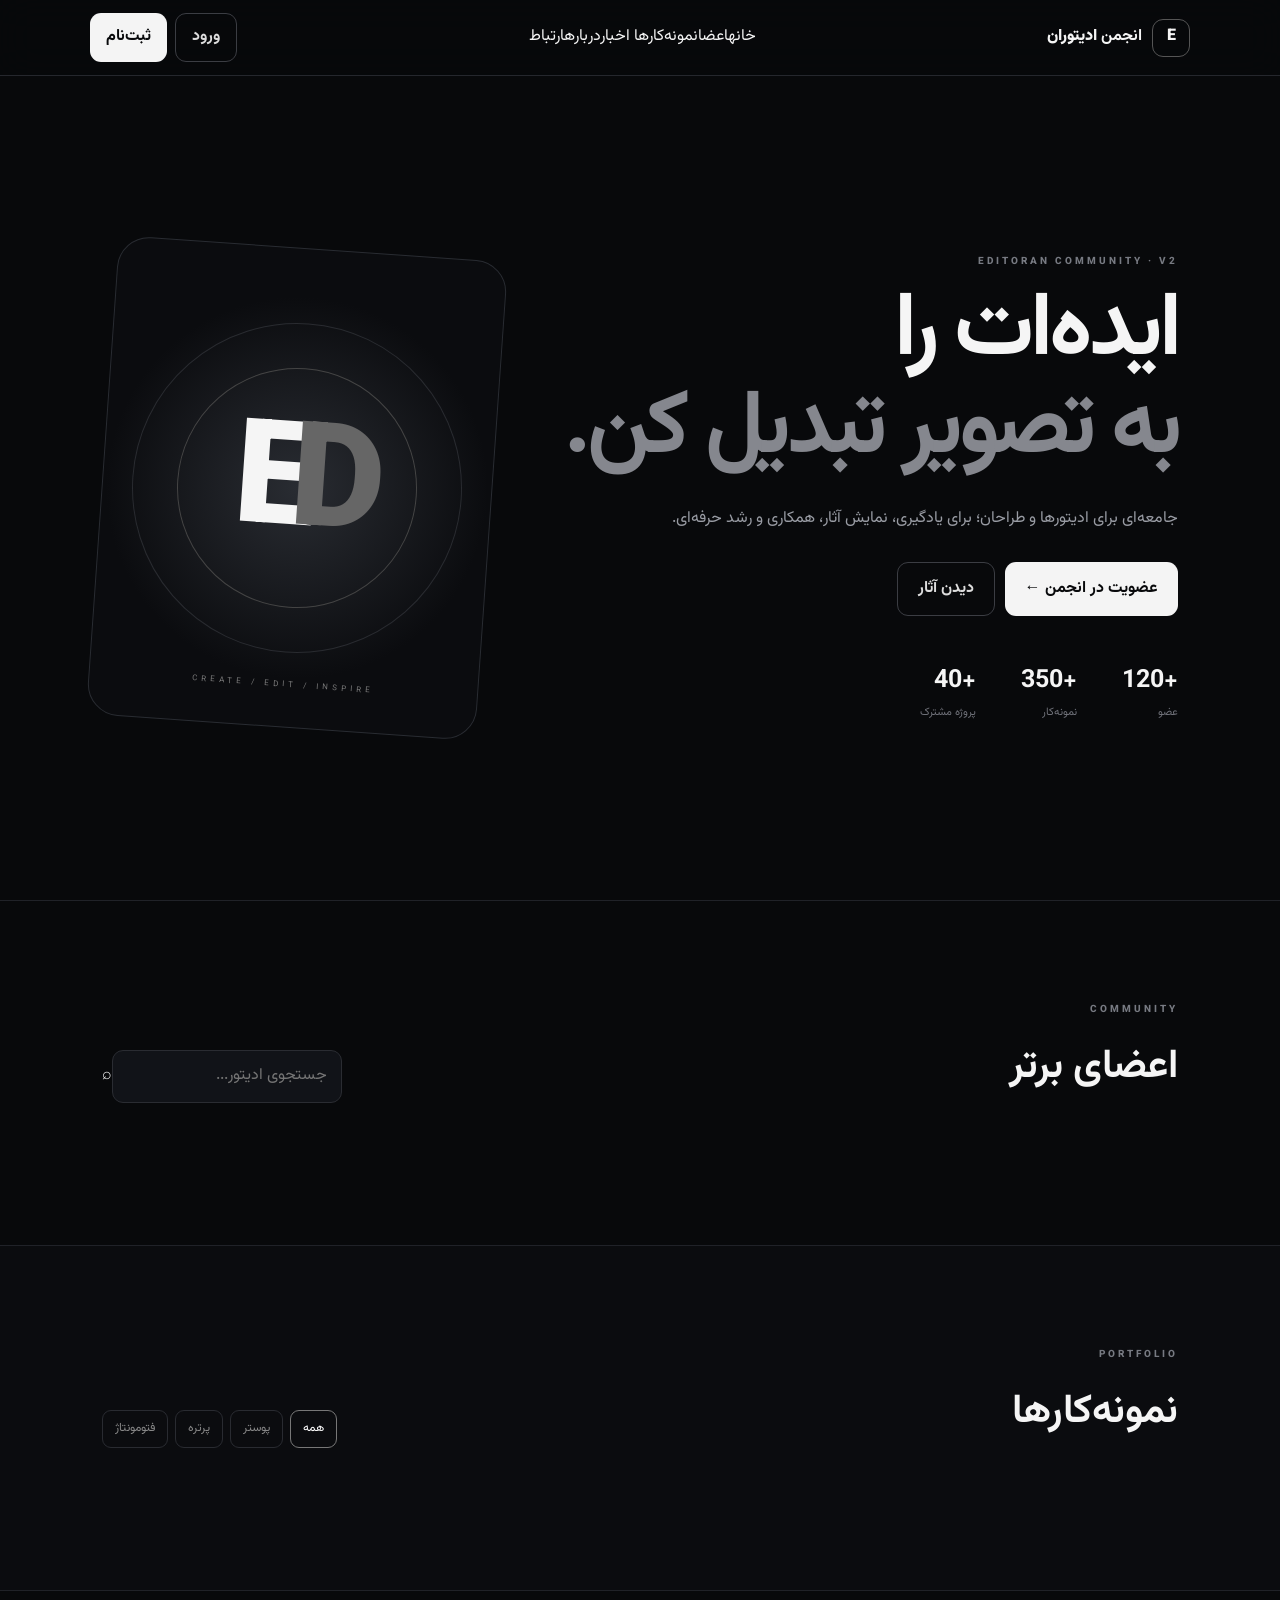
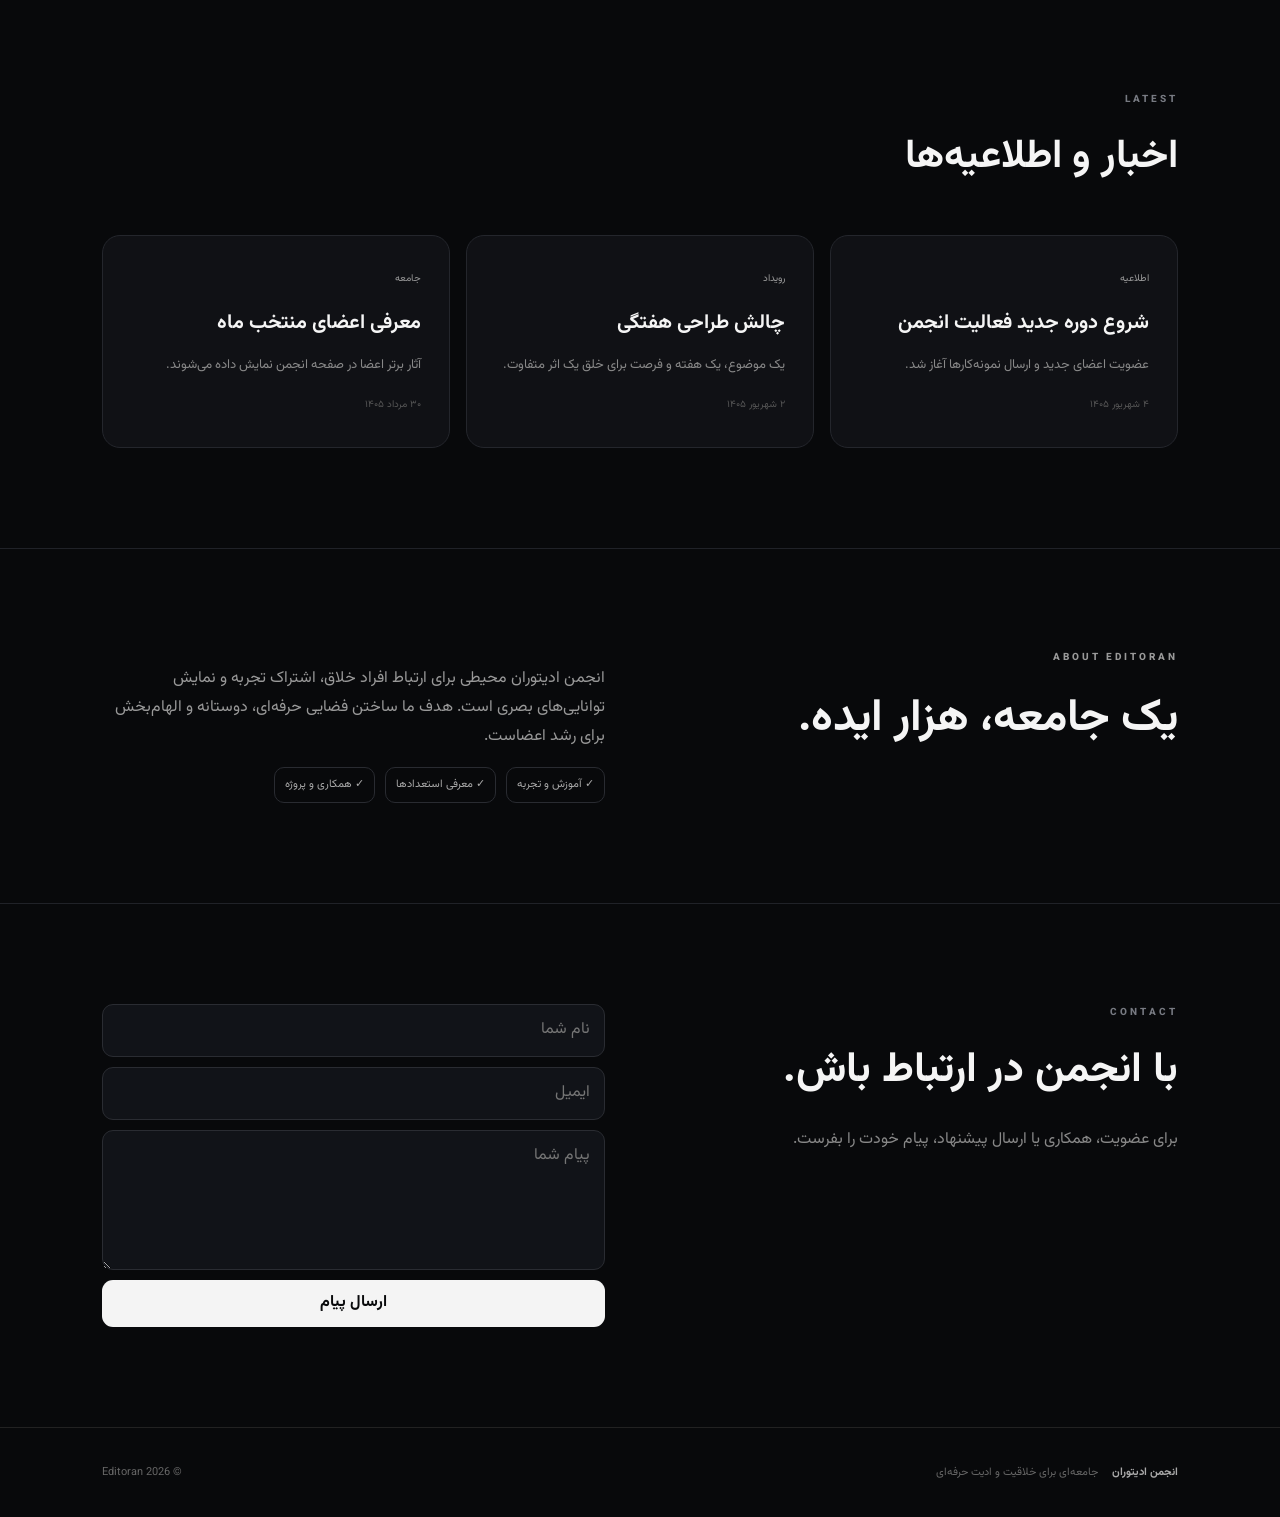
==== index.html @ b34afbdf "Add files via upload" ====
<!doctype html>
<html lang="fa" dir="rtl">
<head>
<meta charset="utf-8">
<meta name="viewport" content="width=device-width,initial-scale=1">
<title>انجمن ادیتوران | نسخه دوم</title>
<meta name="description" content="نسخه دوم سایت انجمن ادیتوران">
<link rel="preconnect" href="https://fonts.googleapis.com">
<link rel="preconnect" href="https://fonts.gstatic.com" crossorigin>
<link href="https://fonts.googleapis.com/css2?family=Vazirmatn:wght@400;500;600;700;800;900&display=swap" rel="stylesheet">
<link rel="stylesheet" href="style.css">
</head>
<body>
<div id="toast" class="toast"></div>

<header>
  <a class="brand" href="#home"><span class="mark">E</span><span>انجمن <b>ادیتوران</b></span></a>
  <button id="menu" class="icon-btn">☰</button>
  <nav id="nav">
    <a href="#home">خانه</a><a href="#members">اعضا</a><a href="#works">نمونه‌کارها</a>
    <a href="#news">اخبار</a><a href="#about">درباره</a><a href="#contact">ارتباط</a>
  </nav>
  <div class="head-actions"><button class="ghost" onclick="openModal('login')">ورود</button><button class="primary" onclick="openModal('register')">ثبت‌نام</button></div>
</header>

<main>
<section id="home" class="hero">
  <div class="hero-copy">
    <p class="eyebrow">EDITORAN COMMUNITY · V2</p>
    <h1>ایده‌ات را<br><span>به تصویر تبدیل کن.</span></h1>
    <p class="lead">جامعه‌ای برای ادیتورها و طراحان؛ برای یادگیری، نمایش آثار، همکاری و رشد حرفه‌ای.</p>
    <div class="actions"><button class="primary big" onclick="openModal('register')">عضویت در انجمن ←</button><a class="ghost big" href="#works">دیدن آثار</a></div>
    <div class="stats"><div><b>+120</b><small>عضو</small></div><div><b>+350</b><small>نمونه‌کار</small></div><div><b>+40</b><small>پروژه مشترک</small></div></div>
  </div>
  <div class="hero-art"><div class="ring r1"></div><div class="ring r2"></div><div class="ed">E<span>D</span></div><small>CREATE / EDIT / INSPIRE</small></div>
</section>

<section id="members" class="section">
  <div class="section-head"><div><p class="eyebrow">COMMUNITY</p><h2>اعضای برتر</h2></div><div class="search"><input id="memberSearch" placeholder="جستجوی ادیتور...">⌕</div></div>
  <div id="membersGrid" class="member-grid"></div>
</section>

<section id="works" class="section dark">
  <div class="section-head"><div><p class="eyebrow">PORTFOLIO</p><h2>نمونه‌کارها</h2></div><div class="filters"><button class="filter active" data-filter="all">همه</button><button class="filter" data-filter="poster">پوستر</button><button class="filter" data-filter="portrait">پرتره</button><button class="filter" data-filter="manipulation">فتومونتاژ</button></div></div>
  <div id="worksGrid" class="works-grid"></div>
</section>

<section id="news" class="section">
  <div class="section-head"><div><p class="eyebrow">LATEST</p><h2>اخبار و اطلاعیه‌ها</h2></div></div>
  <div class="news-grid">
    <article class="news"><span>اطلاعیه</span><h3>شروع دوره جدید فعالیت انجمن</h3><p>عضویت اعضای جدید و ارسال نمونه‌کارها آغاز شد.</p><time>۴ شهریور ۱۴۰۵</time></article>
    <article class="news"><span>رویداد</span><h3>چالش طراحی هفتگی</h3><p>یک موضوع، یک هفته و فرصت برای خلق یک اثر متفاوت.</p><time>۲ شهریور ۱۴۰۵</time></article>
    <article class="news"><span>جامعه</span><h3>معرفی اعضای منتخب ماه</h3><p>آثار برتر اعضا در صفحه انجمن نمایش داده می‌شوند.</p><time>۳۰ مرداد ۱۴۰۵</time></article>
  </div>
</section>

<section id="about" class="section about">
  <div><p class="eyebrow">ABOUT EDITORAN</p><h2>یک جامعه، هزار ایده.</h2></div>
  <div><p>انجمن ادیتوران محیطی برای ارتباط افراد خلاق، اشتراک تجربه و نمایش توانایی‌های بصری است. هدف ما ساختن فضایی حرفه‌ای، دوستانه و الهام‌بخش برای رشد اعضاست.</p>
  <div class="mini-features"><span>✓ آموزش و تجربه</span><span>✓ معرفی استعدادها</span><span>✓ همکاری و پروژه</span></div></div>
</section>

<section id="contact" class="section contact">
  <div><p class="eyebrow">CONTACT</p><h2>با انجمن در ارتباط باش.</h2><p>برای عضویت، همکاری یا ارسال پیشنهاد، پیام خودت را بفرست.</p></div>
  <form id="contactForm"><input required placeholder="نام شما"><input required type="email" placeholder="ایمیل"><textarea required placeholder="پیام شما"></textarea><button class="primary" type="submit">ارسال پیام</button></form>
</section>
</main>

<footer><div><b>انجمن ادیتوران</b><span>جامعه‌ای برای خلاقیت و ادیت حرفه‌ای</span></div><span>© 2026 Editoran</span></footer>

<div id="modal" class="modal" aria-hidden="true"><div class="modal-box"><button class="close" onclick="closeModal()">×</button><div id="modalContent"></div></div></div>

<script src="script.js"></script>
</body>
</html>
---- style.css ----
*{box-sizing:border-box}html{scroll-behavior:smooth}body{margin:0;background:#08090b;color:#f5f5f5;font-family:Vazirmatn,Arial,sans-serif;line-height:1.8}button,input,textarea{font:inherit}button{cursor:pointer}a{text-decoration:none;color:inherit}
header{height:76px;padding:0 7%;display:flex;align-items:center;gap:25px;justify-content:space-between;position:sticky;top:0;z-index:20;background:#08090bdd;backdrop-filter:blur(18px);border-bottom:1px solid #25272d}.brand{display:flex;align-items:center;gap:10px;font-weight:700;white-space:nowrap}.brand b{font-weight:900}.mark{width:38px;height:38px;border:1px solid #555;border-radius:11px;display:grid;place-items:center;font-weight:900}.nav{display:flex;gap:25px;color:#aeb0b7;font-size:13px}.nav a:hover{color:#fff}.head-actions{display:flex;gap:8px}.primary,.ghost{border:0;border-radius:11px;padding:9px 16px;font-weight:700}.primary{background:#f4f4f4;color:#08090b}.ghost{background:transparent;border:1px solid #3b3d43;color:#ddd}.big{padding:12px 20px}.icon-btn{display:none;background:none;color:white;border:0;font-size:24px}
.hero{min-height:calc(100vh - 76px);padding:80px 8%;display:flex;align-items:center;justify-content:space-between;gap:70px;overflow:hidden;position:relative}.hero-copy{max-width:700px}.eyebrow{font-size:10px;letter-spacing:3px;color:#777a82;font-weight:800;margin:0 0 12px}.hero h1{font-size:clamp(52px,7vw,92px);line-height:1.1;letter-spacing:-4px;margin:0 0 25px}.hero h1 span{color:#85878e}.lead{color:#999ca4;max-width:620px}.actions{display:flex;gap:10px;margin:28px 0 42px}.stats{display:flex;gap:45px}.stats div{display:flex;flex-direction:column}.stats b{font-size:25px}.stats small{font-size:11px;color:#70727a}.hero-art{width:390px;height:480px;flex:none;border:1px solid #292c32;border-radius:32px;background:radial-gradient(circle,#292c32,#0b0c0f 62%);display:grid;place-items:center;position:relative;transform:rotate(4deg)}.ed{font-size:145px;font-weight:900;letter-spacing:-25px}.ed span{color:#666}.hero-art small{position:absolute;bottom:35px;color:#777;letter-spacing:4px;font-size:8px}.ring{position:absolute;border:1px solid #444;border-radius:50%}.r1{width:240px;height:240px}.r2{width:330px;height:330px;border-color:#292b30}
.section{padding:100px 8%;border-top:1px solid #202228}.dark{background:#0b0c0f}.section-head{display:flex;align-items:end;justify-content:space-between;gap:20px;margin-bottom:42px}.section h2{font-size:40px;margin:0}.search input,.contact input,.contact textarea{background:#111318;border:1px solid #2a2c32;color:white;border-radius:11px;padding:11px 14px;outline:none}.search input{width:230px}.member-grid{display:grid;grid-template-columns:repeat(4,1fr);gap:16px}.member{padding:28px;border:1px solid #25272d;border-radius:18px;background:#101115;text-align:center;transition:.25s}.member:hover{transform:translateY(-5px);border-color:#555}.avatar{width:75px;height:75px;margin:auto;border-radius:50%;border:1px solid #4a4c52;display:grid;place-items:center;font-weight:900;font-size:20px}.member h3{margin:13px 0 2px}.member p{color:#777;font-size:12px;margin:0}.badge{display:inline-block;margin-top:10px;padding:2px 8px;border:1px solid #333;border-radius:20px;font-size:10px;color:#aaa}
.filters{display:flex;gap:7px;flex-wrap:wrap}.filter{background:transparent;color:#888;border:1px solid #292b31;border-radius:9px;padding:7px 12px;font-size:12px}.filter.active,.filter:hover{color:#fff;border-color:#777}.works-grid{display:grid;grid-template-columns:repeat(4,1fr);gap:15px}.work{height:320px;border-radius:18px;border:1px solid #292b31;padding:18px;display:flex;align-items:end;position:relative;overflow:hidden;background:linear-gradient(145deg,#292b31,#0e0f12)}.work:before{content:"";position:absolute;width:210px;height:210px;border:1px solid #555;border-radius:50%;top:35px;right:35px}.work:after{content:"";position:absolute;width:120px;height:120px;background:#6663;border-radius:35%;top:95px;left:35px;filter:blur(20px)}.work span{font-size:9px;letter-spacing:2px;color:#bbb;z-index:2}.work.portrait{background:linear-gradient(145deg,#15171b,#34363d)}.work.poster{background:linear-gradient(145deg,#303238,#101115)}.work.manipulation{background:linear-gradient(145deg,#191b20,#292b31)}
.news-grid{display:grid;grid-template-columns:repeat(3,1fr);gap:16px}.news{border:1px solid #24262c;border-radius:18px;padding:28px;background:#101115}.news span{font-size:10px;color:#999}.news h3{font-size:20px;margin:12px 0}.news p{color:#888;font-size:13px}.news time{color:#555;font-size:10px}
.about{display:grid;grid-template-columns:1fr 1fr;gap:70px}.about h2{font-size:45px;margin:0}.about p{color:#999}.mini-features{display:flex;gap:10px;flex-wrap:wrap}.mini-features span{border:1px solid #292b31;border-radius:10px;padding:7px 10px;color:#aaa;font-size:11px}
.contact{display:grid;grid-template-columns:1fr 1fr;gap:70px}.contact h2{font-size:42px;margin:0}.contact p:not(.eyebrow){color:#888}.contact form{display:grid;gap:10px}.contact textarea{min-height:140px;resize:vertical}.contact input:focus,.contact textarea:focus,.search input:focus{border-color:#777}
footer{padding:35px 8%;border-top:1px solid #222;display:flex;justify-content:space-between;color:#666;font-size:11px}footer div{display:flex;gap:14px}footer b{color:#aaa}
.modal{position:fixed;inset:0;background:#000b;display:none;place-items:center;z-index:50;padding:20px}.modal.show{display:grid}.modal-box{width:min(430px,100%);background:#111318;border:1px solid #303239;border-radius:20px;padding:28px;position:relative}.close{position:absolute;left:18px;top:12px;background:none;border:0;color:#aaa;font-size:27px}.modal-box h2{margin-top:0}.modal-box form{display:grid;gap:10px}.modal-box input{width:100%;background:#0a0b0e;border:1px solid #2d3037;color:#fff;border-radius:10px;padding:11px;outline:0}.modal-box p{color:#888;font-size:12px}.toast{position:fixed;bottom:22px;right:22px;background:#f4f4f4;color:#08090b;padding:10px 16px;border-radius:10px;z-index:100;transform:translateY(100px);opacity:0;transition:.3s}.toast.show{transform:none;opacity:1}
@media(max-width:900px){.nav,.head-actions{display:none}.icon-btn{display:block}.nav.open{display:flex;position:absolute;top:76px;right:0;left:0;padding:20px 7%;background:#090a0d;flex-direction:column;border-bottom:1px solid #25272d}.hero{padding:65px 6%}.hero-art{display:none}.member-grid{grid-template-columns:repeat(2,1fr)}.works-grid{grid-template-columns:repeat(2,1fr)}.about,.contact{grid-template-columns:1fr;gap:30px}}
@media(max-width:560px){.section{padding:75px 6%}.hero h1{font-size:52px;letter-spacing:-2px}.actions{flex-direction:column}.stats{gap:22px}.section-head{display:block}.search{margin-top:18px}.search input{width:100%}.member-grid,.works-grid,.news-grid{grid-template-columns:1fr}.work{height:240px}.contact h2,.about h2,.section h2{font-size:32px}footer{display:block}footer div{margin-bottom:10px}}
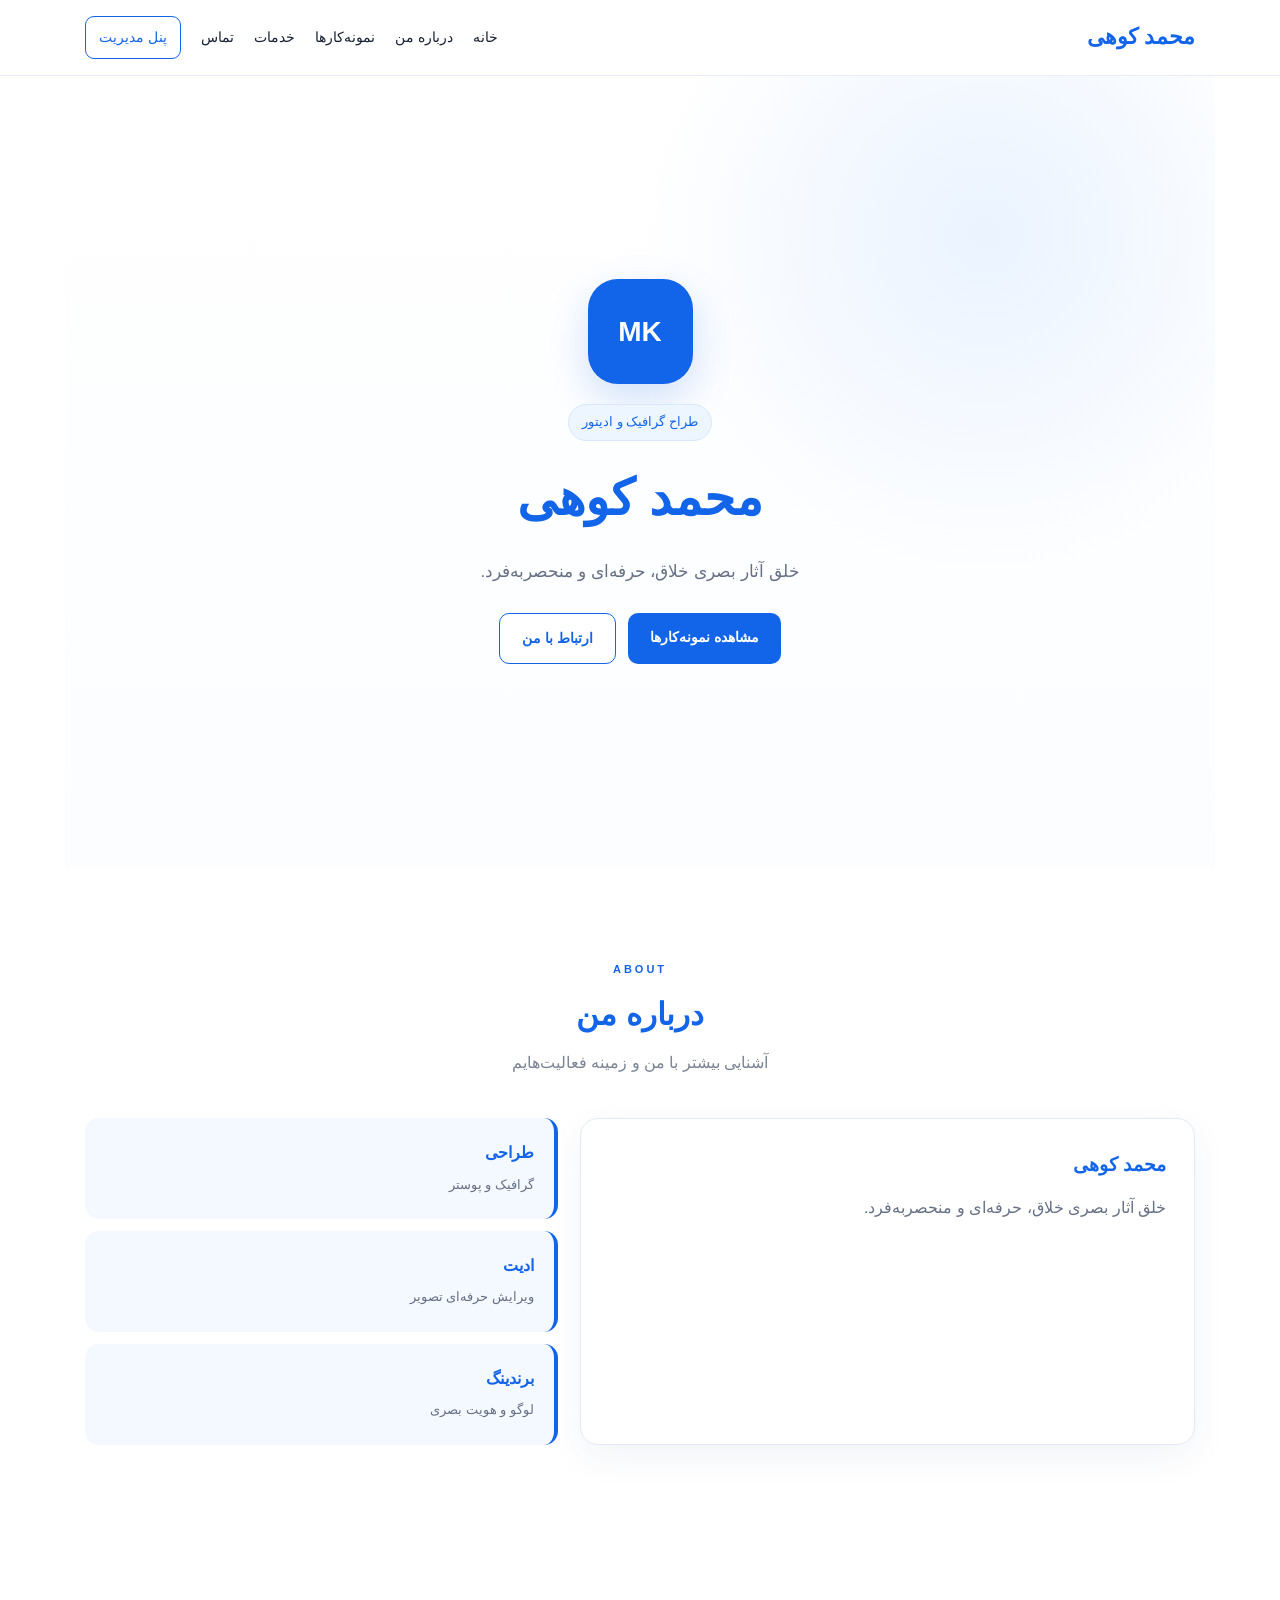
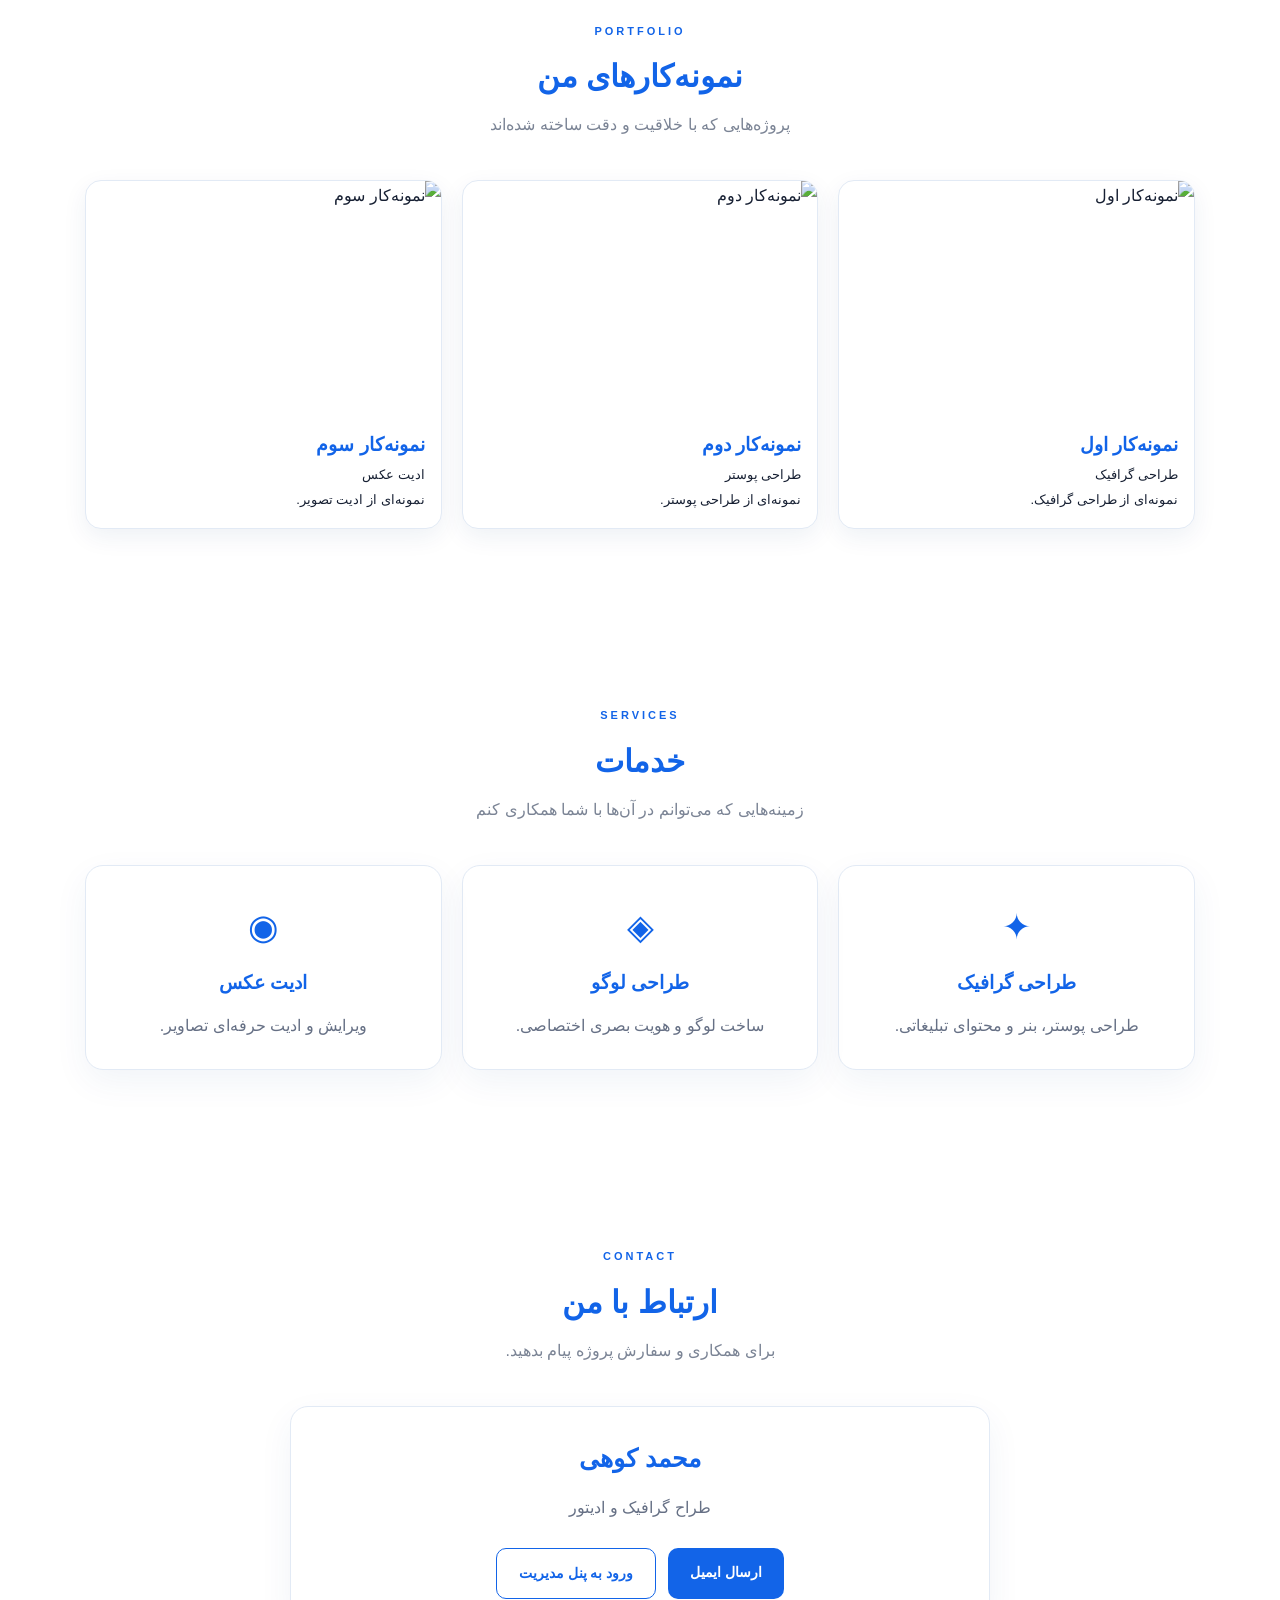
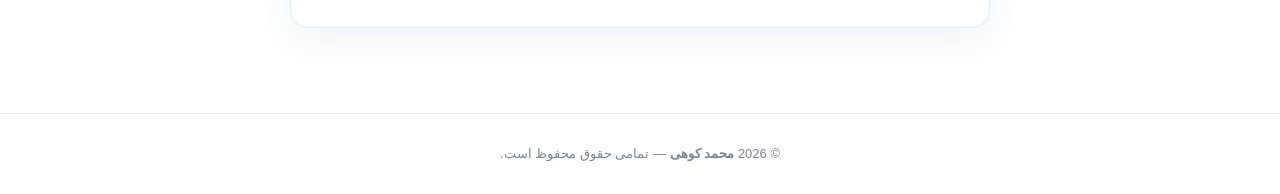
==== commit 35d4ed0d: "Add files via upload" ====
--- a/index.html
+++ b/index.html
@@ -1,75 +1,69 @@
-<!doctype html>
+<!DOCTYPE html>
 <html lang="fa" dir="rtl">
 <head>
-<meta charset="utf-8">
-<meta name="viewport" content="width=device-width,initial-scale=1">
-<title>انجمن ادیتوران | نسخه دوم</title>
-<meta name="description" content="نسخه دوم سایت انجمن ادیتوران">
-<link rel="preconnect" href="https://fonts.googleapis.com">
-<link rel="preconnect" href="https://fonts.gstatic.com" crossorigin>
-<link href="https://fonts.googleapis.com/css2?family=Vazirmatn:wght@400;500;600;700;800;900&display=swap" rel="stylesheet">
+<meta charset="UTF-8">
+<meta name="viewport" content="width=device-width, initial-scale=1.0">
+<title id="siteTitle">محمد کوهی | نمونه‌کارها</title>
 <link rel="stylesheet" href="style.css">
 </head>
 <body>
-<div id="toast" class="toast"></div>
-
 <header>
-  <a class="brand" href="#home"><span class="mark">E</span><span>انجمن <b>ادیتوران</b></span></a>
-  <button id="menu" class="icon-btn">☰</button>
-  <nav id="nav">
-    <a href="#home">خانه</a><a href="#members">اعضا</a><a href="#works">نمونه‌کارها</a>
-    <a href="#news">اخبار</a><a href="#about">درباره</a><a href="#contact">ارتباط</a>
+  <nav class="nav">
+    <a class="brand" href="index.html" id="brandName">محمد کوهی</a>
+    <div class="nav-links">
+      <a href="#home">خانه</a><a href="#about">درباره من</a>
+      <a href="#portfolio">نمونه‌کارها</a><a href="#services">خدمات</a><a href="#contact">تماس</a>
+      <a class="admin-link" href="admin.html">پنل مدیریت</a>
+    </div>
   </nav>
-  <div class="head-actions"><button class="ghost" onclick="openModal('login')">ورود</button><button class="primary" onclick="openModal('register')">ثبت‌نام</button></div>
 </header>
 
 <main>
-<section id="home" class="hero">
-  <div class="hero-copy">
-    <p class="eyebrow">EDITORAN COMMUNITY · V2</p>
-    <h1>ایده‌ات را<br><span>به تصویر تبدیل کن.</span></h1>
-    <p class="lead">جامعه‌ای برای ادیتورها و طراحان؛ برای یادگیری، نمایش آثار، همکاری و رشد حرفه‌ای.</p>
-    <div class="actions"><button class="primary big" onclick="openModal('register')">عضویت در انجمن ←</button><a class="ghost big" href="#works">دیدن آثار</a></div>
-    <div class="stats"><div><b>+120</b><small>عضو</small></div><div><b>+350</b><small>نمونه‌کار</small></div><div><b>+40</b><small>پروژه مشترک</small></div></div>
-  </div>
-  <div class="hero-art"><div class="ring r1"></div><div class="ring r2"></div><div class="ed">E<span>D</span></div><small>CREATE / EDIT / INSPIRE</small></div>
-</section>
-
-<section id="members" class="section">
-  <div class="section-head"><div><p class="eyebrow">COMMUNITY</p><h2>اعضای برتر</h2></div><div class="search"><input id="memberSearch" placeholder="جستجوی ادیتور...">⌕</div></div>
-  <div id="membersGrid" class="member-grid"></div>
-</section>
-
-<section id="works" class="section dark">
-  <div class="section-head"><div><p class="eyebrow">PORTFOLIO</p><h2>نمونه‌کارها</h2></div><div class="filters"><button class="filter active" data-filter="all">همه</button><button class="filter" data-filter="poster">پوستر</button><button class="filter" data-filter="portrait">پرتره</button><button class="filter" data-filter="manipulation">فتومونتاژ</button></div></div>
-  <div id="worksGrid" class="works-grid"></div>
-</section>
-
-<section id="news" class="section">
-  <div class="section-head"><div><p class="eyebrow">LATEST</p><h2>اخبار و اطلاعیه‌ها</h2></div></div>
-  <div class="news-grid">
-    <article class="news"><span>اطلاعیه</span><h3>شروع دوره جدید فعالیت انجمن</h3><p>عضویت اعضای جدید و ارسال نمونه‌کارها آغاز شد.</p><time>۴ شهریور ۱۴۰۵</time></article>
-    <article class="news"><span>رویداد</span><h3>چالش طراحی هفتگی</h3><p>یک موضوع، یک هفته و فرصت برای خلق یک اثر متفاوت.</p><time>۲ شهریور ۱۴۰۵</time></article>
-    <article class="news"><span>جامعه</span><h3>معرفی اعضای منتخب ماه</h3><p>آثار برتر اعضا در صفحه انجمن نمایش داده می‌شوند.</p><time>۳۰ مرداد ۱۴۰۵</time></article>
+<section class="hero" id="home">
+  <div class="hero-content">
+    <div class="avatar">MK</div>
+    <span class="badge">طراح گرافیک و ادیتور</span>
+    <h1 id="heroName">محمد کوهی</h1>
+    <p id="heroBio">خلق آثار بصری خلاق، حرفه‌ای و منحصر‌به‌فرد.</p>
+    <div class="buttons"><a class="btn primary" href="#portfolio">مشاهده نمونه‌کارها</a><a class="btn secondary" href="#contact">ارتباط با من</a></div>
   </div>
 </section>
 
-<section id="about" class="section about">
-  <div><p class="eyebrow">ABOUT EDITORAN</p><h2>یک جامعه، هزار ایده.</h2></div>
-  <div><p>انجمن ادیتوران محیطی برای ارتباط افراد خلاق، اشتراک تجربه و نمایش توانایی‌های بصری است. هدف ما ساختن فضایی حرفه‌ای، دوستانه و الهام‌بخش برای رشد اعضاست.</p>
-  <div class="mini-features"><span>✓ آموزش و تجربه</span><span>✓ معرفی استعدادها</span><span>✓ همکاری و پروژه</span></div></div>
+<section id="about">
+  <div class="section-title"><span>ABOUT</span><h2>درباره من</h2><p>آشنایی بیشتر با من و زمینه فعالیت‌هایم</p></div>
+  <div class="about-grid">
+    <div class="card"><h3 id="aboutTitle">محمد کوهی</h3><p id="aboutText">من طراح گرافیک و ادیتور هستم و در زمینه طراحی پوستر، لوگو، ادیت تصاویر و محتوای شبکه‌های اجتماعی فعالیت می‌کنم.</p></div>
+    <div class="stats"><div class="stat"><b>طراحی</b><span>گرافیک و پوستر</span></div><div class="stat"><b>ادیت</b><span>ویرایش حرفه‌ای تصویر</span></div><div class="stat"><b>برندینگ</b><span>لوگو و هویت بصری</span></div></div>
+  </div>
 </section>
 
-<section id="contact" class="section contact">
-  <div><p class="eyebrow">CONTACT</p><h2>با انجمن در ارتباط باش.</h2><p>برای عضویت، همکاری یا ارسال پیشنهاد، پیام خودت را بفرست.</p></div>
-  <form id="contactForm"><input required placeholder="نام شما"><input required type="email" placeholder="ایمیل"><textarea required placeholder="پیام شما"></textarea><button class="primary" type="submit">ارسال پیام</button></form>
+<section id="portfolio">
+  <div class="section-title"><span>PORTFOLIO</span><h2>نمونه‌کارهای من</h2><p>پروژه‌هایی که با خلاقیت و دقت ساخته شده‌اند</p></div>
+  <div class="portfolio" id="portfolioGrid"></div>
+</section>
+
+<section id="services">
+  <div class="section-title"><span>SERVICES</span><h2>خدمات</h2><p>زمینه‌هایی که می‌توانم در آن‌ها با شما همکاری کنم</p></div>
+  <div class="services">
+    <div class="card service"><div class="icon">✦</div><h3>طراحی گرافیک</h3><p>طراحی پوستر، بنر و محتوای تبلیغاتی.</p></div>
+    <div class="card service"><div class="icon">◈</div><h3>طراحی لوگو</h3><p>ساخت لوگو و هویت بصری اختصاصی.</p></div>
+    <div class="card service"><div class="icon">◉</div><h3>ادیت عکس</h3><p>ویرایش و ادیت حرفه‌ای تصاویر.</p></div>
+  </div>
+</section>
+
+<section id="contact">
+  <div class="section-title"><span>CONTACT</span><h2>ارتباط با من</h2><p>برای همکاری و سفارش پروژه پیام بدهید.</p></div>
+  <div class="contact card">
+    <h3 id="contactName">محمد کوهی</h3><p id="contactText">طراح گرافیک و ادیتور</p>
+    <div class="buttons">
+      <a class="btn primary" id="contactButton" href="mailto:example@email.com">ارسال ایمیل</a>
+      <a class="btn secondary" href="admin.html">ورود به پنل مدیریت</a>
+    </div>
+  </div>
 </section>
 </main>
 
-<footer><div><b>انجمن ادیتوران</b><span>جامعه‌ای برای خلاقیت و ادیت حرفه‌ای</span></div><span>© 2026 Editoran</span></footer>
-
-<div id="modal" class="modal" aria-hidden="true"><div class="modal-box"><button class="close" onclick="closeModal()">×</button><div id="modalContent"></div></div></div>
-
-<script src="script.js"></script>
+<footer>© <span id="year"></span> <b id="footerName">محمد کوهی</b> — تمامی حقوق محفوظ است.</footer>
+<script src="app.js"></script>
 </body>
 </html>
--- a/style.css
+++ b/style.css
@@ -1,12 +1 @@
-*{box-sizing:border-box}html{scroll-behavior:smooth}body{margin:0;background:#08090b;color:#f5f5f5;font-family:Vazirmatn,Arial,sans-serif;line-height:1.8}button,input,textarea{font:inherit}button{cursor:pointer}a{text-decoration:none;color:inherit}
-header{height:76px;padding:0 7%;display:flex;align-items:center;gap:25px;justify-content:space-between;position:sticky;top:0;z-index:20;background:#08090bdd;backdrop-filter:blur(18px);border-bottom:1px solid #25272d}.brand{display:flex;align-items:center;gap:10px;font-weight:700;white-space:nowrap}.brand b{font-weight:900}.mark{width:38px;height:38px;border:1px solid #555;border-radius:11px;display:grid;place-items:center;font-weight:900}.nav{display:flex;gap:25px;color:#aeb0b7;font-size:13px}.nav a:hover{color:#fff}.head-actions{display:flex;gap:8px}.primary,.ghost{border:0;border-radius:11px;padding:9px 16px;font-weight:700}.primary{background:#f4f4f4;color:#08090b}.ghost{background:transparent;border:1px solid #3b3d43;color:#ddd}.big{padding:12px 20px}.icon-btn{display:none;background:none;color:white;border:0;font-size:24px}
-.hero{min-height:calc(100vh - 76px);padding:80px 8%;display:flex;align-items:center;justify-content:space-between;gap:70px;overflow:hidden;position:relative}.hero-copy{max-width:700px}.eyebrow{font-size:10px;letter-spacing:3px;color:#777a82;font-weight:800;margin:0 0 12px}.hero h1{font-size:clamp(52px,7vw,92px);line-height:1.1;letter-spacing:-4px;margin:0 0 25px}.hero h1 span{color:#85878e}.lead{color:#999ca4;max-width:620px}.actions{display:flex;gap:10px;margin:28px 0 42px}.stats{display:flex;gap:45px}.stats div{display:flex;flex-direction:column}.stats b{font-size:25px}.stats small{font-size:11px;color:#70727a}.hero-art{width:390px;height:480px;flex:none;border:1px solid #292c32;border-radius:32px;background:radial-gradient(circle,#292c32,#0b0c0f 62%);display:grid;place-items:center;position:relative;transform:rotate(4deg)}.ed{font-size:145px;font-weight:900;letter-spacing:-25px}.ed span{color:#666}.hero-art small{position:absolute;bottom:35px;color:#777;letter-spacing:4px;font-size:8px}.ring{position:absolute;border:1px solid #444;border-radius:50%}.r1{width:240px;height:240px}.r2{width:330px;height:330px;border-color:#292b30}
-.section{padding:100px 8%;border-top:1px solid #202228}.dark{background:#0b0c0f}.section-head{display:flex;align-items:end;justify-content:space-between;gap:20px;margin-bottom:42px}.section h2{font-size:40px;margin:0}.search input,.contact input,.contact textarea{background:#111318;border:1px solid #2a2c32;color:white;border-radius:11px;padding:11px 14px;outline:none}.search input{width:230px}.member-grid{display:grid;grid-template-columns:repeat(4,1fr);gap:16px}.member{padding:28px;border:1px solid #25272d;border-radius:18px;background:#101115;text-align:center;transition:.25s}.member:hover{transform:translateY(-5px);border-color:#555}.avatar{width:75px;height:75px;margin:auto;border-radius:50%;border:1px solid #4a4c52;display:grid;place-items:center;font-weight:900;font-size:20px}.member h3{margin:13px 0 2px}.member p{color:#777;font-size:12px;margin:0}.badge{display:inline-block;margin-top:10px;padding:2px 8px;border:1px solid #333;border-radius:20px;font-size:10px;color:#aaa}
-.filters{display:flex;gap:7px;flex-wrap:wrap}.filter{background:transparent;color:#888;border:1px solid #292b31;border-radius:9px;padding:7px 12px;font-size:12px}.filter.active,.filter:hover{color:#fff;border-color:#777}.works-grid{display:grid;grid-template-columns:repeat(4,1fr);gap:15px}.work{height:320px;border-radius:18px;border:1px solid #292b31;padding:18px;display:flex;align-items:end;position:relative;overflow:hidden;background:linear-gradient(145deg,#292b31,#0e0f12)}.work:before{content:"";position:absolute;width:210px;height:210px;border:1px solid #555;border-radius:50%;top:35px;right:35px}.work:after{content:"";position:absolute;width:120px;height:120px;background:#6663;border-radius:35%;top:95px;left:35px;filter:blur(20px)}.work span{font-size:9px;letter-spacing:2px;color:#bbb;z-index:2}.work.portrait{background:linear-gradient(145deg,#15171b,#34363d)}.work.poster{background:linear-gradient(145deg,#303238,#101115)}.work.manipulation{background:linear-gradient(145deg,#191b20,#292b31)}
-.news-grid{display:grid;grid-template-columns:repeat(3,1fr);gap:16px}.news{border:1px solid #24262c;border-radius:18px;padding:28px;background:#101115}.news span{font-size:10px;color:#999}.news h3{font-size:20px;margin:12px 0}.news p{color:#888;font-size:13px}.news time{color:#555;font-size:10px}
-.about{display:grid;grid-template-columns:1fr 1fr;gap:70px}.about h2{font-size:45px;margin:0}.about p{color:#999}.mini-features{display:flex;gap:10px;flex-wrap:wrap}.mini-features span{border:1px solid #292b31;border-radius:10px;padding:7px 10px;color:#aaa;font-size:11px}
-.contact{display:grid;grid-template-columns:1fr 1fr;gap:70px}.contact h2{font-size:42px;margin:0}.contact p:not(.eyebrow){color:#888}.contact form{display:grid;gap:10px}.contact textarea{min-height:140px;resize:vertical}.contact input:focus,.contact textarea:focus,.search input:focus{border-color:#777}
-footer{padding:35px 8%;border-top:1px solid #222;display:flex;justify-content:space-between;color:#666;font-size:11px}footer div{display:flex;gap:14px}footer b{color:#aaa}
-.modal{position:fixed;inset:0;background:#000b;display:none;place-items:center;z-index:50;padding:20px}.modal.show{display:grid}.modal-box{width:min(430px,100%);background:#111318;border:1px solid #303239;border-radius:20px;padding:28px;position:relative}.close{position:absolute;left:18px;top:12px;background:none;border:0;color:#aaa;font-size:27px}.modal-box h2{margin-top:0}.modal-box form{display:grid;gap:10px}.modal-box input{width:100%;background:#0a0b0e;border:1px solid #2d3037;color:#fff;border-radius:10px;padding:11px;outline:0}.modal-box p{color:#888;font-size:12px}.toast{position:fixed;bottom:22px;right:22px;background:#f4f4f4;color:#08090b;padding:10px 16px;border-radius:10px;z-index:100;transform:translateY(100px);opacity:0;transition:.3s}.toast.show{transform:none;opacity:1}
-@media(max-width:900px){.nav,.head-actions{display:none}.icon-btn{display:block}.nav.open{display:flex;position:absolute;top:76px;right:0;left:0;padding:20px 7%;background:#090a0d;flex-direction:column;border-bottom:1px solid #25272d}.hero{padding:65px 6%}.hero-art{display:none}.member-grid{grid-template-columns:repeat(2,1fr)}.works-grid{grid-template-columns:repeat(2,1fr)}.about,.contact{grid-template-columns:1fr;gap:30px}}
-@media(max-width:560px){.section{padding:75px 6%}.hero h1{font-size:52px;letter-spacing:-2px}.actions{flex-direction:column}.stats{gap:22px}.section-head{display:block}.search{margin-top:18px}.search input{width:100%}.member-grid,.works-grid,.news-grid{grid-template-columns:1fr}.work{height:240px}.contact h2,.about h2,.section h2{font-size:32px}footer{display:block}footer div{margin-bottom:10px}}
+*{box-sizing:border-box;margin:0;padding:0}html{scroll-behavior:smooth}body{font-family:Tahoma,Arial,sans-serif;background:#fff;color:#172033;line-height:1.9}a{text-decoration:none;color:inherit}.nav{max-width:1150px;margin:auto;padding:16px 20px;display:flex;align-items:center;justify-content:space-between}.brand{font-size:22px;font-weight:900;color:#1264e8}.nav-links{display:flex;gap:20px;align-items:center;font-size:14px}.nav-links a:hover{color:#1264e8}.admin-link{border:1px solid #1264e8;color:#1264e8;padding:7px 13px;border-radius:9px}header{position:sticky;top:0;z-index:10;background:rgba(255,255,255,.94);border-bottom:1px solid #e7edf7;backdrop-filter:blur(12px)}.hero{min-height:88vh;display:flex;align-items:center;justify-content:center;text-align:center;padding:80px 20px;background:radial-gradient(circle at 80% 20%,#eaf3ff 0,transparent 30%),linear-gradient(#fff,#fbfdff)}.hero-content{max-width:800px}.avatar{width:105px;height:105px;margin:0 auto 20px;border-radius:30px;display:grid;place-items:center;background:#1264e8;color:#fff;font-size:28px;font-weight:900;box-shadow:0 15px 40px rgba(18,100,232,.2)}.badge{display:inline-block;color:#1264e8;background:#edf5ff;border:1px solid #d7e8ff;padding:5px 13px;border-radius:50px;font-size:13px}.hero h1{font-size:50px;color:#1264e8;margin:10px 0}.hero p{color:#667085;font-size:17px;max-width:650px;margin:auto}.buttons{display:flex;justify-content:center;gap:12px;flex-wrap:wrap;margin-top:25px}.btn{border:0;cursor:pointer;display:inline-block;padding:11px 22px;border-radius:10px;font-weight:bold;font-size:14px;transition:.2s}.primary{background:#1264e8;color:#fff}.primary:hover{background:#0b4fbe;transform:translateY(-2px)}.secondary{border:1px solid #1264e8;color:#1264e8;background:#fff}.secondary:hover{background:#1264e8;color:#fff}section{max-width:1150px;margin:auto;padding:85px 20px}.section-title{text-align:center;margin-bottom:40px}.section-title span{color:#1264e8;font-size:11px;font-weight:bold;letter-spacing:3px}.section-title h2{font-size:31px;color:#1264e8;margin:3px 0}.section-title p{color:#7b8495}.about-grid{display:grid;grid-template-columns:1.3fr 1fr;gap:22px}.card{background:#fff;border:1px solid #e2eaf5;border-radius:18px;padding:28px;box-shadow:0 12px 35px rgba(20,70,130,.06)}.card h3,.card h2{color:#1264e8;margin-bottom:10px}.card p{color:#667085}.stats{display:grid;grid-template-columns:1fr;gap:12px}.stat{padding:20px;border-radius:14px;background:#f4f8ff;border-right:4px solid #1264e8}.stat b{display:block;color:#1264e8}.stat span{font-size:13px;color:#667085}.portfolio{display:grid;grid-template-columns:repeat(3,1fr);gap:20px}.project{overflow:hidden;border-radius:16px;border:1px solid #e2eaf5;background:#fff;box-shadow:0 8px 25px rgba(20,60,120,.07);transition:.2s}.project:hover{transform:translateY(-5px)}.project img{width:100%;height:230px;object-fit:cover;display:block}.project-info{padding:16px}.project-info h3{color:#1264e8}.project-info p{font-size:13px}.services{display:grid;grid-template-columns:repeat(3,1fr);gap:20px}.service{text-align:center}.icon{font-size:35px;color:#1264e8;margin-bottom:5px}.contact{text-align:center;max-width:700px;margin:auto}.contact h3{font-size:25px}footer{text-align:center;padding:28px;border-top:1px solid #e7edf7;color:#7b8495;font-size:13px}.admin-main{max-width:1150px;margin:auto}.hidden{display:none!important}.admin-login{max-width:500px;margin:70px auto}.admin-login form,.card form{display:grid;gap:14px}.admin-login input,.card input,.card textarea{width:100%;padding:12px;border:1px solid #dbe4f0;border-radius:10px;outline:none;font:inherit;background:#fff}.admin-login input:focus,.card input:focus,.card textarea:focus{border-color:#1264e8;box-shadow:0 0 0 3px #eaf3ff}label{font-size:13px;color:#344054}label input,label textarea{display:block;margin-top:5px}.full{width:100%}.error{color:#d92d20!important;font-size:13px}.admin-top{display:flex;justify-content:space-between;align-items:center;margin:45px 20px 20px}.admin-top h1{color:#1264e8}.admin-top p{color:#667085}.admin-grid{display:grid;grid-template-columns:1fr 1fr;gap:20px}.form-actions{display:flex;gap:10px}.projects-admin{margin-top:20px}.admin-project{display:flex;gap:15px;align-items:center;padding:12px 0;border-bottom:1px solid #edf1f7}.admin-project:last-child{border-bottom:0}.admin-project img{width:90px;height:65px;object-fit:cover;border-radius:9px}.admin-project-info{flex:1}.admin-project-info b{color:#1264e8}.admin-project-actions{display:flex;gap:7px}.mini{padding:7px 11px;font-size:12px}.danger{border-color:#d92d20;color:#d92d20}.note{margin:20px;padding:15px;border-radius:12px;background:#fff8e8;border:1px solid #ffe3a3;color:#7a5b00;font-size:13px}@media(max-width:800px){.nav-links{display:none}.hero h1{font-size:38px}.about-grid,.admin-grid{grid-template-columns:1fr}.portfolio,.services{grid-template-columns:1fr}.admin-top{margin-top:30px}.admin-project{align-items:flex-start;flex-wrap:wrap}.admin-project-actions{width:100%}section{padding:65px 18px}}
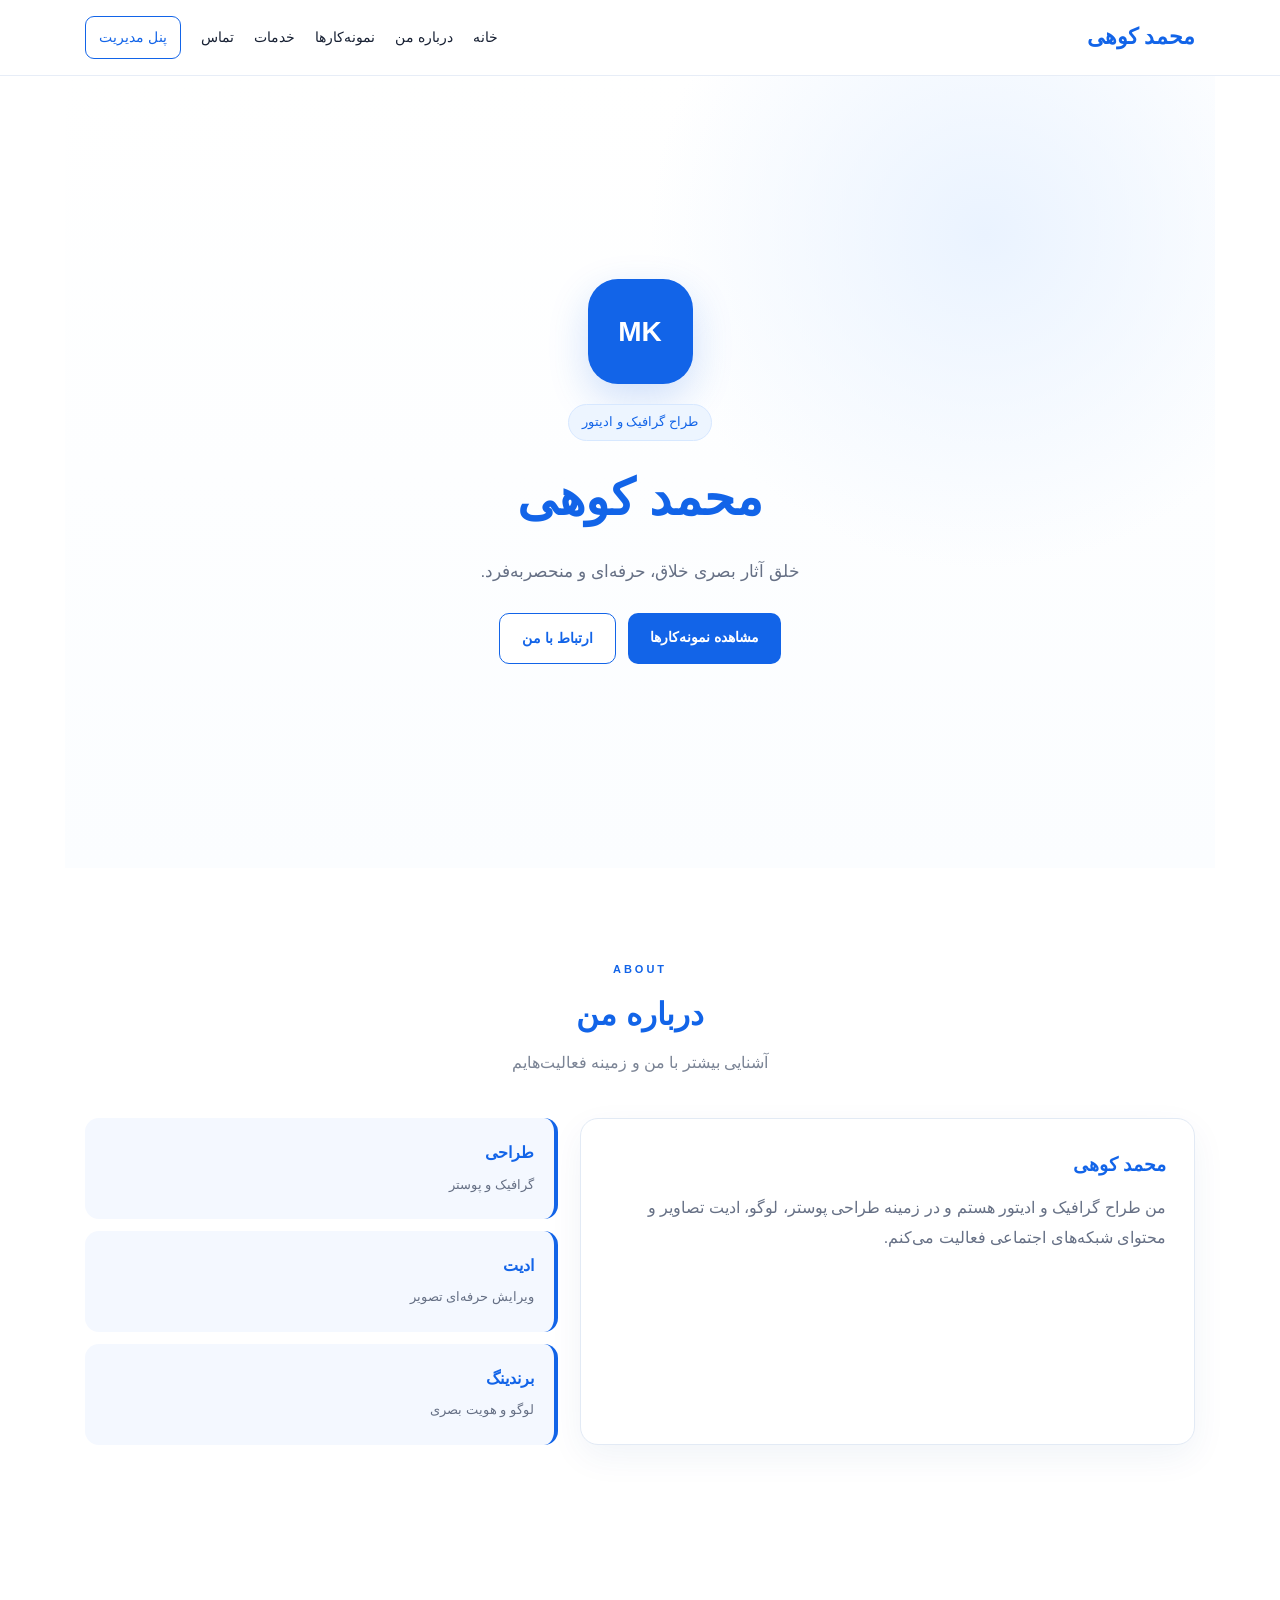
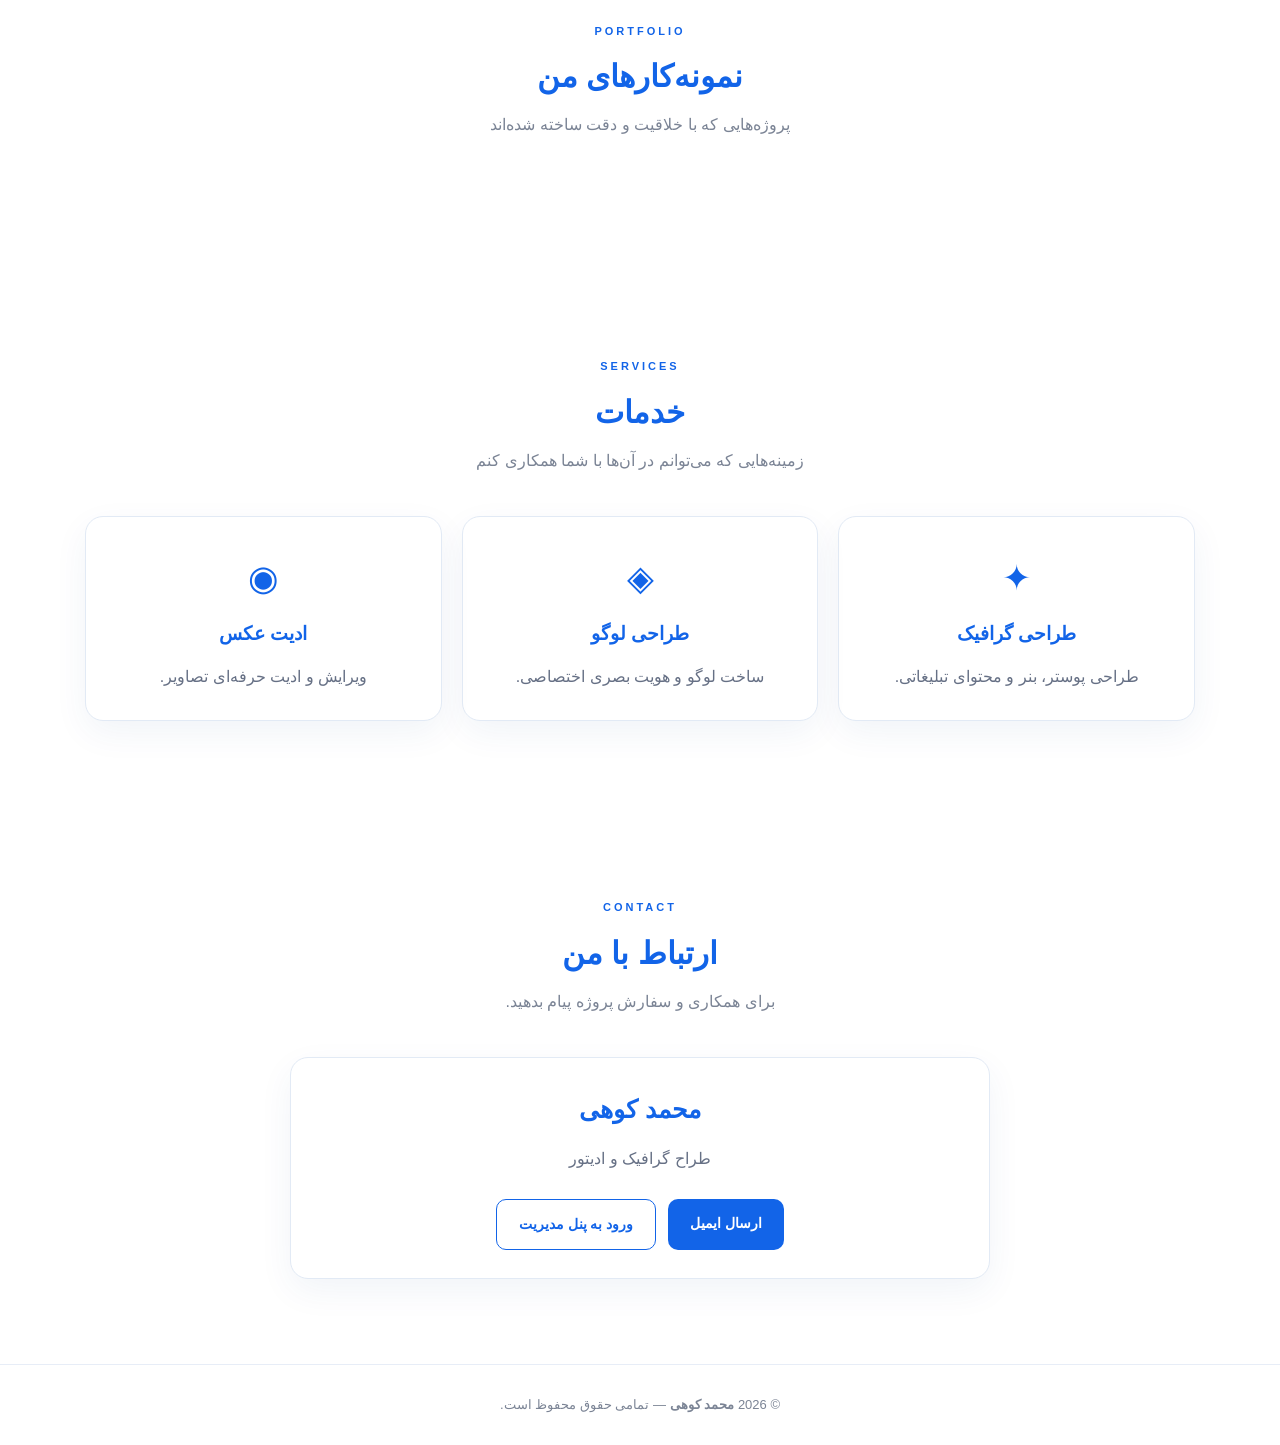
==== commit 3ec58c98: "Update index.html" ====
--- a/index.html
+++ b/index.html
@@ -4,7 +4,9 @@
 <meta charset="UTF-8">
 <meta name="viewport" content="width=device-width, initial-scale=1.0">
 <title id="siteTitle">محمد کوهی | نمونه‌کارها</title>
-<link rel="stylesheet" href="style.css">
+<style>
+*{box-sizing:border-box;margin:0;padding:0}html{scroll-behavior:smooth}body{font-family:Tahoma,Arial,sans-serif;background:#fff;color:#172033;line-height:1.9}a{text-decoration:none;color:inherit}.nav{max-width:1150px;margin:auto;padding:16px 20px;display:flex;align-items:center;justify-content:space-between}.brand{font-size:22px;font-weight:900;color:#1264e8}.nav-links{display:flex;gap:20px;align-items:center;font-size:14px}.nav-links a:hover{color:#1264e8}.admin-link{border:1px solid #1264e8;color:#1264e8;padding:7px 13px;border-radius:9px}header{position:sticky;top:0;z-index:10;background:rgba(255,255,255,.94);border-bottom:1px solid #e7edf7;backdrop-filter:blur(12px)}.hero{min-height:88vh;display:flex;align-items:center;justify-content:center;text-align:center;padding:80px 20px;background:radial-gradient(circle at 80% 20%,#eaf3ff 0,transparent 30%),linear-gradient(#fff,#fbfdff)}.hero-content{max-width:800px}.avatar{width:105px;height:105px;margin:0 auto 20px;border-radius:30px;display:grid;place-items:center;background:#1264e8;color:#fff;font-size:28px;font-weight:900;box-shadow:0 15px 40px rgba(18,100,232,.2)}.badge{display:inline-block;color:#1264e8;background:#edf5ff;border:1px solid #d7e8ff;padding:5px 13px;border-radius:50px;font-size:13px}.hero h1{font-size:50px;color:#1264e8;margin:10px 0}.hero p{color:#667085;font-size:17px;max-width:650px;margin:auto}.buttons{display:flex;justify-content:center;gap:12px;flex-wrap:wrap;margin-top:25px}.btn{border:0;cursor:pointer;display:inline-block;padding:11px 22px;border-radius:10px;font-weight:bold;font-size:14px;transition:.2s}.primary{background:#1264e8;color:#fff}.primary:hover{background:#0b4fbe;transform:translateY(-2px)}.secondary{border:1px solid #1264e8;color:#1264e8;background:#fff}.secondary:hover{background:#1264e8;color:#fff}section{max-width:1150px;margin:auto;padding:85px 20px}.section-title{text-align:center;margin-bottom:40px}.section-title span{color:#1264e8;font-size:11px;font-weight:bold;letter-spacing:3px}.section-title h2{font-size:31px;color:#1264e8;margin:3px 0}.section-title p{color:#7b8495}.about-grid{display:grid;grid-template-columns:1.3fr 1fr;gap:22px}.card{background:#fff;border:1px solid #e2eaf5;border-radius:18px;padding:28px;box-shadow:0 12px 35px rgba(20,70,130,.06)}.card h3,.card h2{color:#1264e8;margin-bottom:10px}.card p{color:#667085}.stats{display:grid;grid-template-columns:1fr;gap:12px}.stat{padding:20px;border-radius:14px;background:#f4f8ff;border-right:4px solid #1264e8}.stat b{display:block;color:#1264e8}.stat span{font-size:13px;color:#667085}.portfolio{display:grid;grid-template-columns:repeat(3,1fr);gap:20px}.project{overflow:hidden;border-radius:16px;border:1px solid #e2eaf5;background:#fff;box-shadow:0 8px 25px rgba(20,60,120,.07);transition:.2s}.project:hover{transform:translateY(-5px)}.project img{width:100%;height:230px;object-fit:cover;display:block}.project-info{padding:16px}.project-info h3{color:#1264e8}.project-info p{font-size:13px}.services{display:grid;grid-template-columns:repeat(3,1fr);gap:20px}.service{text-align:center}.icon{font-size:35px;color:#1264e8;margin-bottom:5px}.contact{text-align:center;max-width:700px;margin:auto}.contact h3{font-size:25px}footer{text-align:center;padding:28px;border-top:1px solid #e7edf7;color:#7b8495;font-size:13px}.admin-main{max-width:1150px;margin:auto}.hidden{display:none!important}.admin-login{max-width:500px;margin:70px auto}.admin-login form,.card form{display:grid;gap:14px}.admin-login input,.card input,.card textarea{width:100%;padding:12px;border:1px solid #dbe4f0;border-radius:10px;outline:none;font:inherit;background:#fff}.admin-login input:focus,.card input:focus,.card textarea:focus{border-color:#1264e8;box-shadow:0 0 0 3px #eaf3ff}label{font-size:13px;color:#344054}label input,label textarea{display:block;margin-top:5px}.full{width:100%}.error{color:#d92d20!important;font-size:13px}.admin-top{display:flex;justify-content:space-between;align-items:center;margin:45px 20px 20px}.admin-top h1{color:#1264e8}.admin-top p{color:#667085}.admin-grid{display:grid;grid-template-columns:1fr 1fr;gap:20px}.form-actions{display:flex;gap:10px}.projects-admin{margin-top:20px}.admin-project{display:flex;gap:15px;align-items:center;padding:12px 0;border-bottom:1px solid #edf1f7}.admin-project:last-child{border-bottom:0}.admin-project img{width:90px;height:65px;object-fit:cover;border-radius:9px}.admin-project-info{flex:1}.admin-project-info b{color:#1264e8}.admin-project-actions{display:flex;gap:7px}.mini{padding:7px 11px;font-size:12px}.danger{border-color:#d92d20;color:#d92d20}.note{margin:20px;padding:15px;border-radius:12px;background:#fff8e8;border:1px solid #ffe3a3;color:#7a5b00;font-size:13px}@media(max-width:800px){.nav-links{display:none}.hero h1{font-size:38px}.about-grid,.admin-grid{grid-template-columns:1fr}.portfolio,.services{grid-template-columns:1fr}.admin-top{margin-top:30px}.admin-project{align-items:flex-start;flex-wrap:wrap}.admin-project-actions{width:100%}section{padding:65px 18px}}
+</style>
 </head>
 <body>
 <header>
@@ -64,6 +66,79 @@
 </main>
 
 <footer>© <span id="year"></span> <b id="footerName">محمد کوهی</b> — تمامی حقوق محفوظ است.</footer>
-<script src="app.js"></script>
+
+<script>
+const members=[
+ {name:"محمد کوهی",role:"مدیر انجمن",level:"مدیر",initial:"MK"},
+ {name:"آرین ادیتور",role:"ادیتور حرفه‌ای",level:"Pro",initial:"AE"},
+ {name:"نگار دیزاین",role:"طراح گرافیک",level:"Designer",initial:"ND"},
+ {name:"رضا کریتیو",role:"فتومونتاژ",level:"Pro",initial:"RC"},
+ {name:"سام ادیت",role:"ادیتور",level:"Member",initial:"SE"},
+ {name:"کیان آرت",role:"طراح پوستر",level:"Member",initial:"KA"},
+ {name:"مهدی فریم",role:"ادیتور ویدئو",level:"Member",initial:"MF"},
+ {name:"آوا گرافیک",role:"طراح گرافیک",level:"Member",initial:"AG"}
+];
+const works=[
+ {title:"EDITORIAL",type:"poster",cls:"poster"},{title:"PORTRAIT",type:"portrait",cls:"portrait"},
+ {title:"DARK ART",type:"manipulation",cls:"manipulation"},{title:"CREATIVE POSTER",type:"poster",cls:"poster"},
+ {title:"FANTASY",type:"manipulation",cls:"manipulation"},{title:"PORTRAIT EDIT",type:"portrait",cls:"portrait"},
+ {title:"VISUAL ART",type:"poster",cls:"poster"},{title:"COMPOSITE",type:"manipulation",cls:"manipulation"}
+];
+
+const membersGrid=document.querySelector("#membersGrid"), worksGrid=document.querySelector("#worksGrid");
+function renderMembers(q=""){
+ if(membersGrid) membersGrid.innerHTML=members.filter(x=>(x.name+x.role).includes(q)).map(x=>`<article class="member"><div class="avatar">${x.initial}</div><h3>${x.name}</h3><p>${x.role}</p><span class="badge">${x.level}</span></article>`).join("") || "<p>عضوی پیدا نشد.</p>";
+}
+function renderWorks(filter="all"){
+ if(worksGrid) worksGrid.innerHTML=works.filter(x=>filter==="all"||x.type===filter).map(x=>`<article class="work ${x.cls}"><span>${x.title}</span></article>`).join("");
+}
+renderMembers();renderWorks();
+
+const memberSearch = document.querySelector("#memberSearch");
+if(memberSearch) memberSearch.addEventListener("input",e=>renderMembers(e.target.value.trim()));
+
+document.querySelectorAll(".filter").forEach(b=>b.addEventListener("click",()=>{document.querySelectorAll(".filter").forEach(x=>x.classList.remove("active"));b.classList.add("active");renderWorks(b.dataset.filter)}));
+
+const menu=document.querySelector("#menu"),nav=document.querySelector("#nav");
+if(menu && nav){
+ menu.addEventListener("click",()=>{nav.classList.toggle("open");menu.textContent=nav.classList.contains("open")?"×":"☰"});
+ nav.querySelectorAll("a").forEach(a=>a.addEventListener("click",()=>nav.classList.remove("open")));
+}
+
+const modal=document.querySelector("#modal"),modalContent=document.querySelector("#modalContent");
+function openModal(type){
+ if(!modalContent || !modal) return;
+ const isLogin=type==="login";
+ modalContent.innerHTML=`<h2>${isLogin?"ورود به حساب":"عضویت در انجمن"}</h2>
+ <p>${isLogin?"اطلاعات حساب خود را وارد کنید.":"حساب آزمایشی خود را در همین مرورگر ایجاد کنید."}</p>
+ <form onsubmit="auth(event,'${type}')">
+ <input id="authName" ${isLogin?"style='display:none'":"required"} placeholder="نام و نام خانوادگی">
+ <input id="authEmail" type="email" required placeholder="ایمیل">
+ <input id="authPass" type="password" minlength="4" required placeholder="رمز عبور">
+ <button class="primary" type="submit">${isLogin?"ورود":"ساخت حساب"}</button>
+ </form>`;
+ modal.classList.add("show");modal.setAttribute("aria-hidden","false");
+}
+function closeModal(){if(modal){modal.classList.remove("show");modal.setAttribute("aria-hidden","true")}}
+if(modal) modal.addEventListener("click",e=>{if(e.target===modal)closeModal()});
+
+function auth(e,type){
+ e.preventDefault();
+ const email=document.querySelector("#authEmail").value;
+ const name=document.querySelector("#authName").value;
+ if(type==="register"){localStorage.setItem("editoranUser",JSON.stringify({name,email}));toast("حساب شما با موفقیت ساخته شد.");}
+ else{const u=JSON.parse(localStorage.getItem("editoranUser")||"null");toast(u&&u.email===email?"خوش آمدید "+u.name:"برای این ایمیل حسابی پیدا نشد.");}
+ closeModal();
+}
+
+const contactForm = document.querySelector("#contactForm");
+if(contactForm) contactForm.addEventListener("submit",e=>{e.preventDefault();e.target.reset();toast("پیام شما با موفقیت ثبت شد.")});
+
+function toast(msg){const t=document.querySelector("#toast");if(t){t.textContent=msg;t.classList.add("show");setTimeout(()=>t.classList.remove("show"),2600)}}
+
+// تنظیم سال جاری در فوتر
+const yearEl = document.querySelector("#year");
+if(yearEl) yearEl.textContent = new Date().getFullYear();
+</script>
 </body>
 </html>
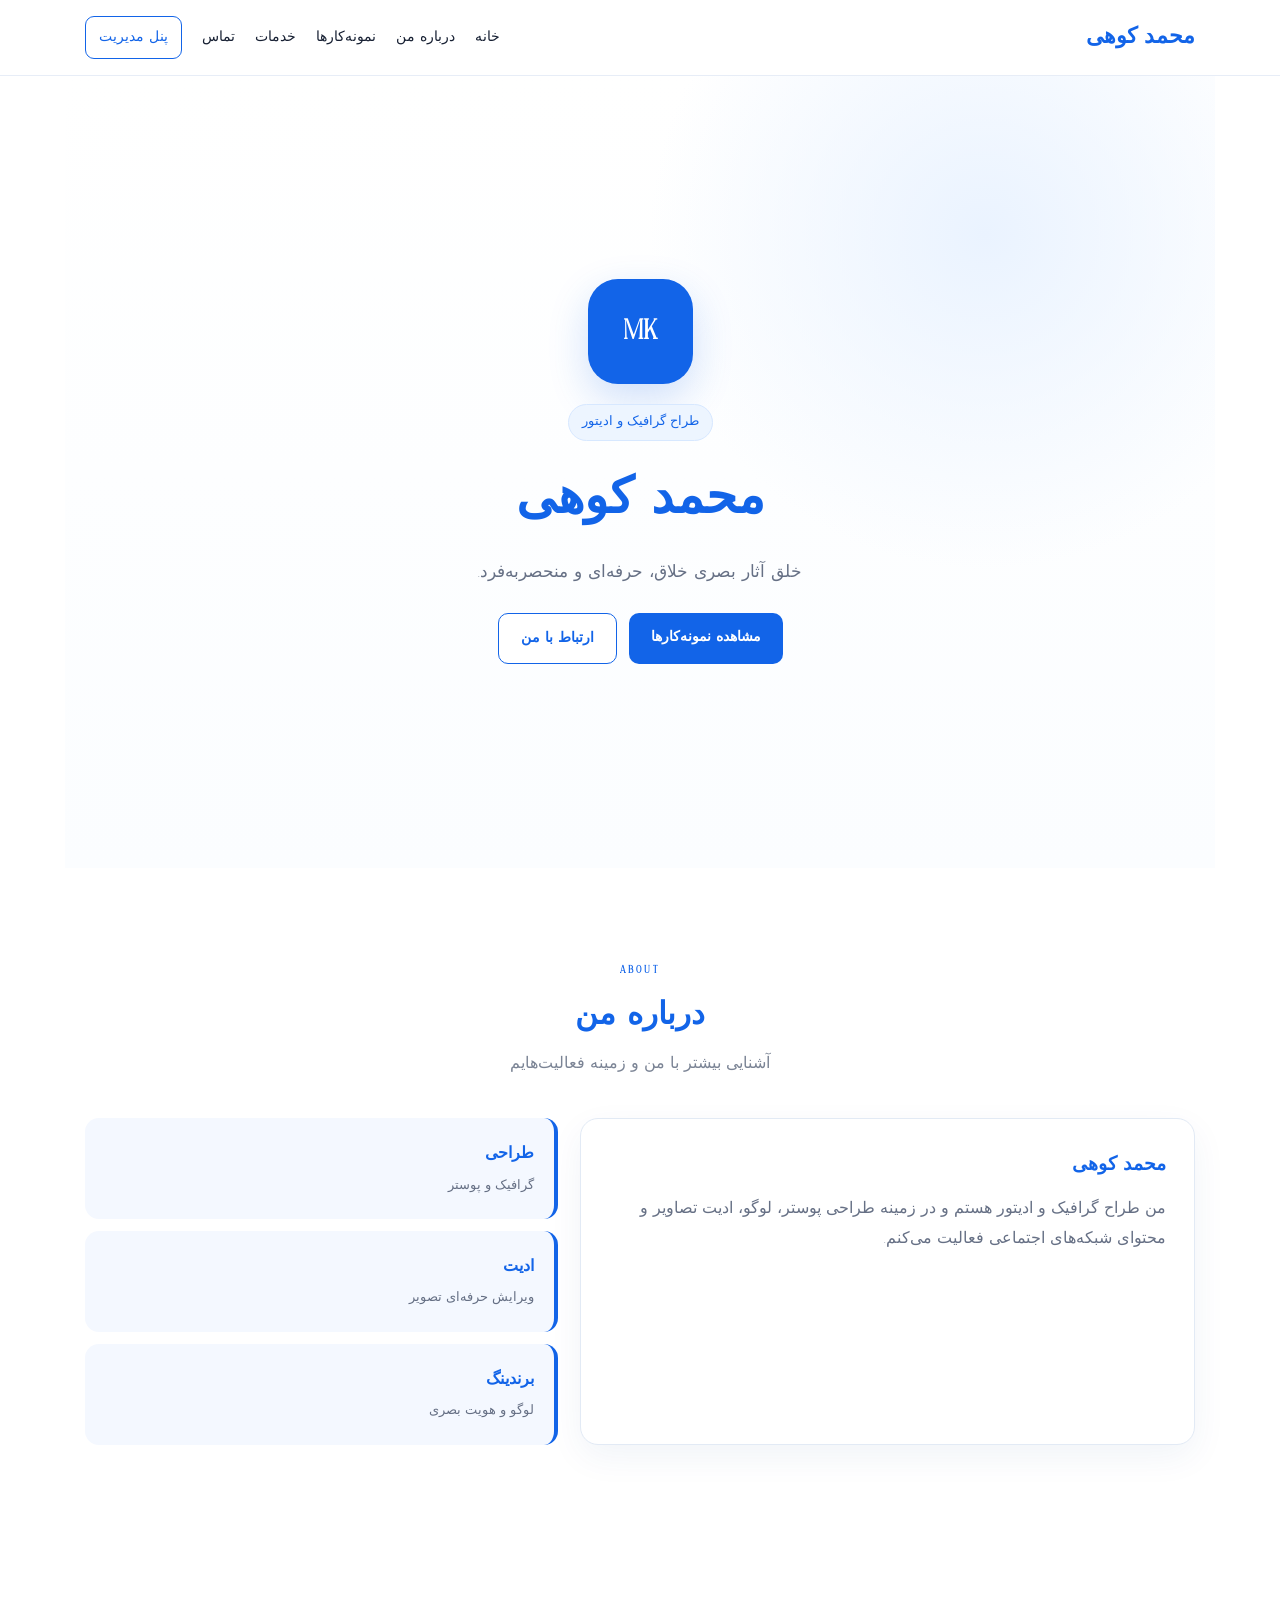
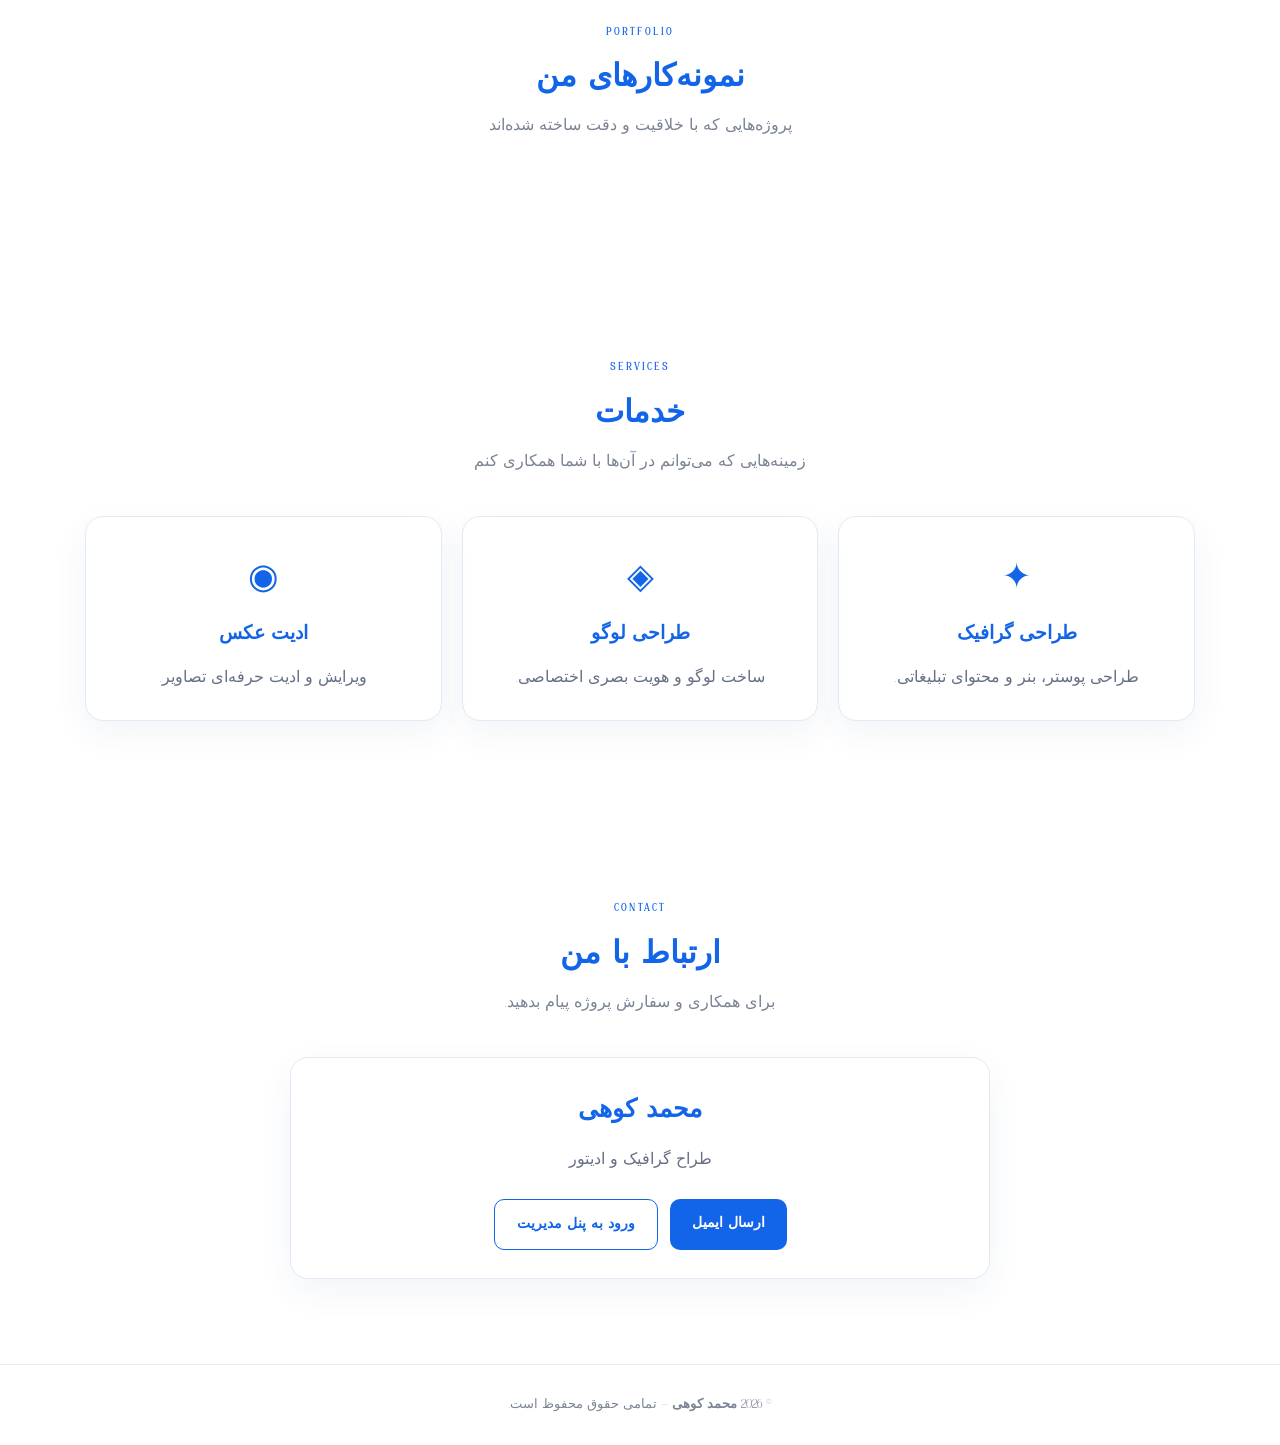
==== commit 08892de2: "Update index.html" ====
--- a/index.html
+++ b/index.html
@@ -5,7 +5,13 @@
 <meta name="viewport" content="width=device-width, initial-scale=1.0">
 <title id="siteTitle">محمد کوهی | نمونه‌کارها</title>
 <style>
-*{box-sizing:border-box;margin:0;padding:0}html{scroll-behavior:smooth}body{font-family:Tahoma,Arial,sans-serif;background:#fff;color:#172033;line-height:1.9}a{text-decoration:none;color:inherit}.nav{max-width:1150px;margin:auto;padding:16px 20px;display:flex;align-items:center;justify-content:space-between}.brand{font-size:22px;font-weight:900;color:#1264e8}.nav-links{display:flex;gap:20px;align-items:center;font-size:14px}.nav-links a:hover{color:#1264e8}.admin-link{border:1px solid #1264e8;color:#1264e8;padding:7px 13px;border-radius:9px}header{position:sticky;top:0;z-index:10;background:rgba(255,255,255,.94);border-bottom:1px solid #e7edf7;backdrop-filter:blur(12px)}.hero{min-height:88vh;display:flex;align-items:center;justify-content:center;text-align:center;padding:80px 20px;background:radial-gradient(circle at 80% 20%,#eaf3ff 0,transparent 30%),linear-gradient(#fff,#fbfdff)}.hero-content{max-width:800px}.avatar{width:105px;height:105px;margin:0 auto 20px;border-radius:30px;display:grid;place-items:center;background:#1264e8;color:#fff;font-size:28px;font-weight:900;box-shadow:0 15px 40px rgba(18,100,232,.2)}.badge{display:inline-block;color:#1264e8;background:#edf5ff;border:1px solid #d7e8ff;padding:5px 13px;border-radius:50px;font-size:13px}.hero h1{font-size:50px;color:#1264e8;margin:10px 0}.hero p{color:#667085;font-size:17px;max-width:650px;margin:auto}.buttons{display:flex;justify-content:center;gap:12px;flex-wrap:wrap;margin-top:25px}.btn{border:0;cursor:pointer;display:inline-block;padding:11px 22px;border-radius:10px;font-weight:bold;font-size:14px;transition:.2s}.primary{background:#1264e8;color:#fff}.primary:hover{background:#0b4fbe;transform:translateY(-2px)}.secondary{border:1px solid #1264e8;color:#1264e8;background:#fff}.secondary:hover{background:#1264e8;color:#fff}section{max-width:1150px;margin:auto;padding:85px 20px}.section-title{text-align:center;margin-bottom:40px}.section-title span{color:#1264e8;font-size:11px;font-weight:bold;letter-spacing:3px}.section-title h2{font-size:31px;color:#1264e8;margin:3px 0}.section-title p{color:#7b8495}.about-grid{display:grid;grid-template-columns:1.3fr 1fr;gap:22px}.card{background:#fff;border:1px solid #e2eaf5;border-radius:18px;padding:28px;box-shadow:0 12px 35px rgba(20,70,130,.06)}.card h3,.card h2{color:#1264e8;margin-bottom:10px}.card p{color:#667085}.stats{display:grid;grid-template-columns:1fr;gap:12px}.stat{padding:20px;border-radius:14px;background:#f4f8ff;border-right:4px solid #1264e8}.stat b{display:block;color:#1264e8}.stat span{font-size:13px;color:#667085}.portfolio{display:grid;grid-template-columns:repeat(3,1fr);gap:20px}.project{overflow:hidden;border-radius:16px;border:1px solid #e2eaf5;background:#fff;box-shadow:0 8px 25px rgba(20,60,120,.07);transition:.2s}.project:hover{transform:translateY(-5px)}.project img{width:100%;height:230px;object-fit:cover;display:block}.project-info{padding:16px}.project-info h3{color:#1264e8}.project-info p{font-size:13px}.services{display:grid;grid-template-columns:repeat(3,1fr);gap:20px}.service{text-align:center}.icon{font-size:35px;color:#1264e8;margin-bottom:5px}.contact{text-align:center;max-width:700px;margin:auto}.contact h3{font-size:25px}footer{text-align:center;padding:28px;border-top:1px solid #e7edf7;color:#7b8495;font-size:13px}.admin-main{max-width:1150px;margin:auto}.hidden{display:none!important}.admin-login{max-width:500px;margin:70px auto}.admin-login form,.card form{display:grid;gap:14px}.admin-login input,.card input,.card textarea{width:100%;padding:12px;border:1px solid #dbe4f0;border-radius:10px;outline:none;font:inherit;background:#fff}.admin-login input:focus,.card input:focus,.card textarea:focus{border-color:#1264e8;box-shadow:0 0 0 3px #eaf3ff}label{font-size:13px;color:#344054}label input,label textarea{display:block;margin-top:5px}.full{width:100%}.error{color:#d92d20!important;font-size:13px}.admin-top{display:flex;justify-content:space-between;align-items:center;margin:45px 20px 20px}.admin-top h1{color:#1264e8}.admin-top p{color:#667085}.admin-grid{display:grid;grid-template-columns:1fr 1fr;gap:20px}.form-actions{display:flex;gap:10px}.projects-admin{margin-top:20px}.admin-project{display:flex;gap:15px;align-items:center;padding:12px 0;border-bottom:1px solid #edf1f7}.admin-project:last-child{border-bottom:0}.admin-project img{width:90px;height:65px;object-fit:cover;border-radius:9px}.admin-project-info{flex:1}.admin-project-info b{color:#1264e8}.admin-project-actions{display:flex;gap:7px}.mini{padding:7px 11px;font-size:12px}.danger{border-color:#d92d20;color:#d92d20}.note{margin:20px;padding:15px;border-radius:12px;background:#fff8e8;border:1px solid #ffe3a3;color:#7a5b00;font-size:13px}@media(max-width:800px){.nav-links{display:none}.hero h1{font-size:38px}.about-grid,.admin-grid{grid-template-columns:1fr}.portfolio,.services{grid-template-columns:1fr}.admin-top{margin-top:30px}.admin-project{align-items:flex-start;flex-wrap:wrap}.admin-project-actions{width:100%}section{padding:65px 18px}}
+@font-face {
+  font-family: 'Pinar';
+  src: url('fonts/Pinar-Regular-Exfont78f0.otf') format('opentype');
+  font-weight: normal;
+  font-style: normal;
+}
+*{box-sizing:border-box;margin:0;padding:0}html{scroll-behavior:smooth}body{font-family:'Pinar',Tahoma,Arial,sans-serif;background:#fff;color:#172033;line-height:1.9}a{text-decoration:none;color:inherit}.nav{max-width:1150px;margin:auto;padding:16px 20px;display:flex;align-items:center;justify-content:space-between}.brand{font-size:22px;font-weight:900;color:#1264e8}.nav-links{display:flex;gap:20px;align-items:center;font-size:14px}.nav-links a:hover{color:#1264e8}.admin-link{border:1px solid #1264e8;color:#1264e8;padding:7px 13px;border-radius:9px}header{position:sticky;top:0;z-index:10;background:rgba(255,255,255,.94);border-bottom:1px solid #e7edf7;backdrop-filter:blur(12px)}.hero{min-height:88vh;display:flex;align-items:center;justify-content:center;text-align:center;padding:80px 20px;background:radial-gradient(circle at 80% 20%,#eaf3ff 0,transparent 30%),linear-gradient(#fff,#fbfdff)}.hero-content{max-width:800px}.avatar{width:105px;height:105px;margin:0 auto 20px;border-radius:30px;display:grid;place-items:center;background:#1264e8;color:#fff;font-size:28px;font-weight:900;box-shadow:0 15px 40px rgba(18,100,232,.2)}.badge{display:inline-block;color:#1264e8;background:#edf5ff;border:1px solid #d7e8ff;padding:5px 13px;border-radius:50px;font-size:13px}.hero h1{font-size:50px;color:#1264e8;margin:10px 0}.hero p{color:#667085;font-size:17px;max-width:650px;margin:auto}.buttons{display:flex;justify-content:center;gap:12px;flex-wrap:wrap;margin-top:25px}.btn{border:0;cursor:pointer;display:inline-block;padding:11px 22px;border-radius:10px;font-weight:bold;font-size:14px;transition:.2s}.primary{background:#1264e8;color:#fff}.primary:hover{background:#0b4fbe;transform:translateY(-2px)}.secondary{border:1px solid #1264e8;color:#1264e8;background:#fff}.secondary:hover{background:#1264e8;color:#fff}section{max-width:1150px;margin:auto;padding:85px 20px}.section-title{text-align:center;margin-bottom:40px}.section-title span{color:#1264e8;font-size:11px;font-weight:bold;letter-spacing:3px}.section-title h2{font-size:31px;color:#1264e8;margin:3px 0}.section-title p{color:#7b8495}.about-grid{display:grid;grid-template-columns:1.3fr 1fr;gap:22px}.card{background:#fff;border:1px solid #e2eaf5;border-radius:18px;padding:28px;box-shadow:0 12px 35px rgba(20,70,130,.06)}.card h3,.card h2{color:#1264e8;margin-bottom:10px}.card p{color:#667085}.stats{display:grid;grid-template-columns:1fr;gap:12px}.stat{padding:20px;border-radius:14px;background:#f4f8ff;border-right:4px solid #1264e8}.stat b{display:block;color:#1264e8}.stat span{font-size:13px;color:#667085}.portfolio{display:grid;grid-template-columns:repeat(3,1fr);gap:20px}.project{overflow:hidden;border-radius:16px;border:1px solid #e2eaf5;background:#fff;box-shadow:0 8px 25px rgba(20,60,120,.07);transition:.2s}.project:hover{transform:translateY(-5px)}.project img{width:100%;height:230px;object-fit:cover;display:block}.project-info{padding:16px}.project-info h3{color:#1264e8}.project-info p{font-size:13px}.services{display:grid;grid-template-columns:repeat(3,1fr);gap:20px}.service{text-align:center}.icon{font-size:35px;color:#1264e8;margin-bottom:5px}.contact{text-align:center;max-width:700px;margin:auto}.contact h3{font-size:25px}footer{text-align:center;padding:28px;border-top:1px solid #e7edf7;color:#7b8495;font-size:13px}.admin-main{max-width:1150px;margin:auto}.hidden{display:none!important}.admin-login{max-width:500px;margin:70px auto}.admin-login form,.card form{display:grid;gap:14px}.admin-login input,.card input,.card textarea{width:100%;padding:12px;border:1px solid #dbe4f0;border-radius:10px;outline:none;font:inherit;background:#fff}.admin-login input:focus,.card input:focus,.card textarea:focus{border-color:#1264e8;box-shadow:0 0 0 3px #eaf3ff}label{font-size:13px;color:#344054}label input,label textarea{display:block;margin-top:5px}.full{width:100%}.error{color:#d92d20!important;font-size:13px}.admin-top{display:flex;justify-content:space-between;align-items:center;margin:45px 20px 20px}.admin-top h1{color:#1264e8}.admin-top p{color:#667085}.admin-grid{display:grid;grid-template-columns:1fr 1fr;gap:20px}.form-actions{display:flex;gap:10px}.projects-admin{margin-top:20px}.admin-project{display:flex;gap:15px;align-items:center;padding:12px 0;border-bottom:1px solid #edf1f7}.admin-project:last-child{border-bottom:0}.admin-project img{width:90px;height:65px;object-fit:cover;border-radius:9px}.admin-project-info{flex:1}.admin-project-info b{color:#1264e8}.admin-project-actions{display:flex;gap:7px}.mini{padding:7px 11px;font-size:12px}.danger{border-color:#d92d20;color:#d92d20}.note{margin:20px;padding:15px;border-radius:12px;background:#fff8e8;border:1px solid #ffe3a3;color:#7a5b00;font-size:13px}@media(max-width:800px){.nav-links{display:none}.hero h1{font-size:38px}.about-grid,.admin-grid{grid-template-columns:1fr}.portfolio,.services{grid-template-columns:1fr}.admin-top{margin-top:30px}.admin-project{align-items:flex-start;flex-wrap:wrap}.admin-project-actions{width:100%}section{padding:65px 18px}}
 </style>
 </head>
 <body>
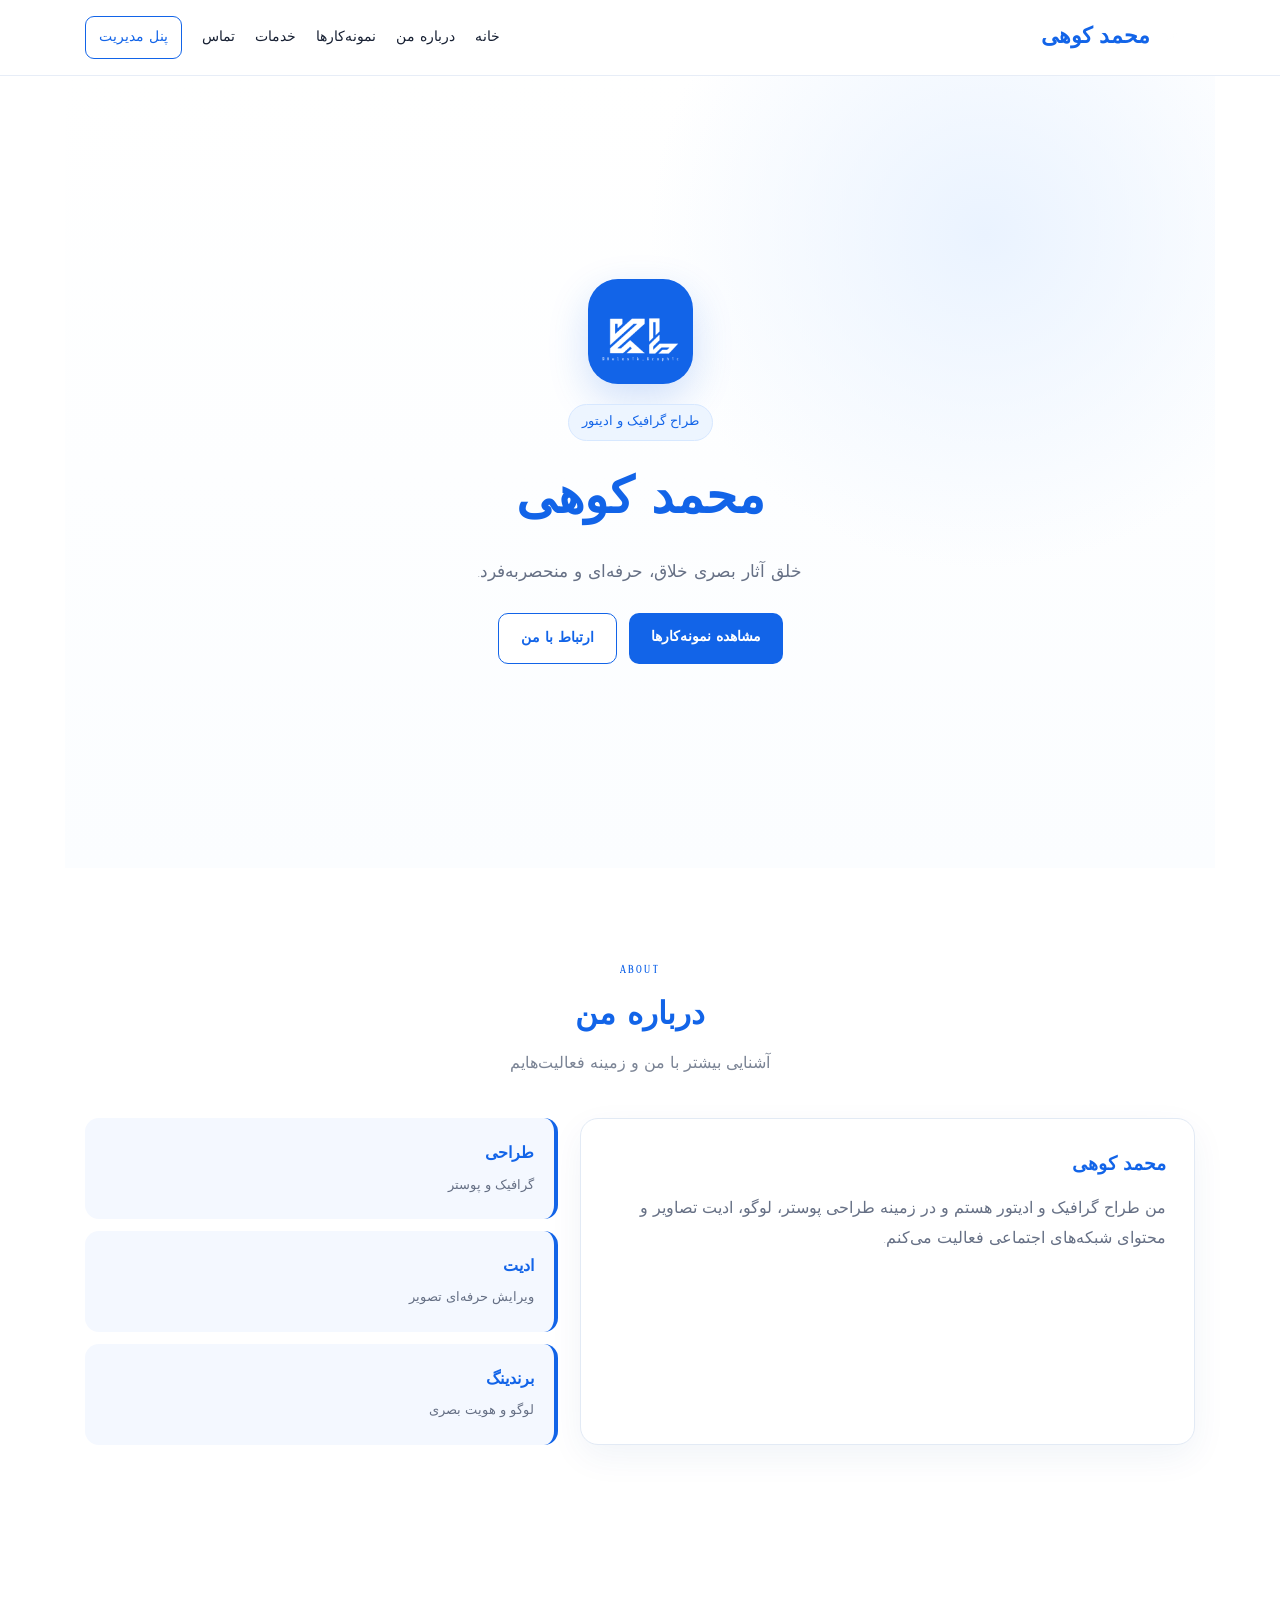
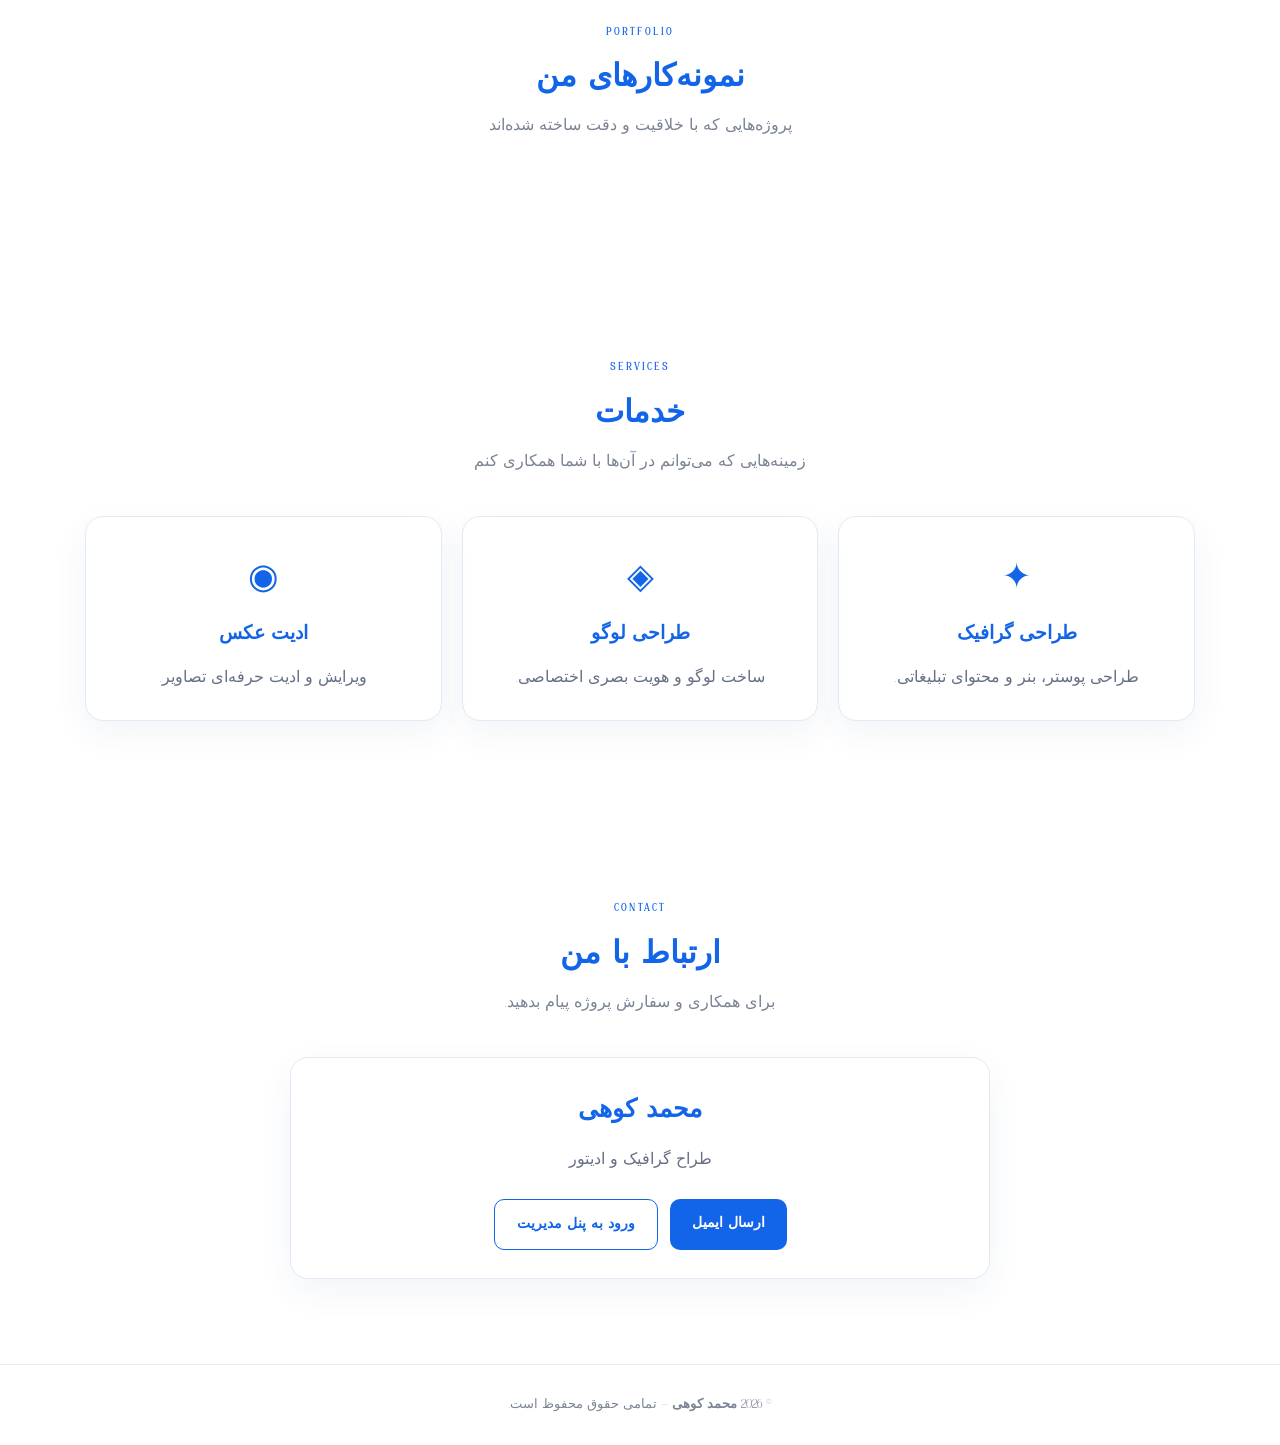
==== commit a8774a3a: "Update index.html" ====
--- a/index.html
+++ b/index.html
@@ -11,13 +11,16 @@
   font-weight: normal;
   font-style: normal;
 }
-*{box-sizing:border-box;margin:0;padding:0}html{scroll-behavior:smooth}body{font-family:'Pinar',Tahoma,Arial,sans-serif;background:#fff;color:#172033;line-height:1.9}a{text-decoration:none;color:inherit}.nav{max-width:1150px;margin:auto;padding:16px 20px;display:flex;align-items:center;justify-content:space-between}.brand{font-size:22px;font-weight:900;color:#1264e8}.nav-links{display:flex;gap:20px;align-items:center;font-size:14px}.nav-links a:hover{color:#1264e8}.admin-link{border:1px solid #1264e8;color:#1264e8;padding:7px 13px;border-radius:9px}header{position:sticky;top:0;z-index:10;background:rgba(255,255,255,.94);border-bottom:1px solid #e7edf7;backdrop-filter:blur(12px)}.hero{min-height:88vh;display:flex;align-items:center;justify-content:center;text-align:center;padding:80px 20px;background:radial-gradient(circle at 80% 20%,#eaf3ff 0,transparent 30%),linear-gradient(#fff,#fbfdff)}.hero-content{max-width:800px}.avatar{width:105px;height:105px;margin:0 auto 20px;border-radius:30px;display:grid;place-items:center;background:#1264e8;color:#fff;font-size:28px;font-weight:900;box-shadow:0 15px 40px rgba(18,100,232,.2)}.badge{display:inline-block;color:#1264e8;background:#edf5ff;border:1px solid #d7e8ff;padding:5px 13px;border-radius:50px;font-size:13px}.hero h1{font-size:50px;color:#1264e8;margin:10px 0}.hero p{color:#667085;font-size:17px;max-width:650px;margin:auto}.buttons{display:flex;justify-content:center;gap:12px;flex-wrap:wrap;margin-top:25px}.btn{border:0;cursor:pointer;display:inline-block;padding:11px 22px;border-radius:10px;font-weight:bold;font-size:14px;transition:.2s}.primary{background:#1264e8;color:#fff}.primary:hover{background:#0b4fbe;transform:translateY(-2px)}.secondary{border:1px solid #1264e8;color:#1264e8;background:#fff}.secondary:hover{background:#1264e8;color:#fff}section{max-width:1150px;margin:auto;padding:85px 20px}.section-title{text-align:center;margin-bottom:40px}.section-title span{color:#1264e8;font-size:11px;font-weight:bold;letter-spacing:3px}.section-title h2{font-size:31px;color:#1264e8;margin:3px 0}.section-title p{color:#7b8495}.about-grid{display:grid;grid-template-columns:1.3fr 1fr;gap:22px}.card{background:#fff;border:1px solid #e2eaf5;border-radius:18px;padding:28px;box-shadow:0 12px 35px rgba(20,70,130,.06)}.card h3,.card h2{color:#1264e8;margin-bottom:10px}.card p{color:#667085}.stats{display:grid;grid-template-columns:1fr;gap:12px}.stat{padding:20px;border-radius:14px;background:#f4f8ff;border-right:4px solid #1264e8}.stat b{display:block;color:#1264e8}.stat span{font-size:13px;color:#667085}.portfolio{display:grid;grid-template-columns:repeat(3,1fr);gap:20px}.project{overflow:hidden;border-radius:16px;border:1px solid #e2eaf5;background:#fff;box-shadow:0 8px 25px rgba(20,60,120,.07);transition:.2s}.project:hover{transform:translateY(-5px)}.project img{width:100%;height:230px;object-fit:cover;display:block}.project-info{padding:16px}.project-info h3{color:#1264e8}.project-info p{font-size:13px}.services{display:grid;grid-template-columns:repeat(3,1fr);gap:20px}.service{text-align:center}.icon{font-size:35px;color:#1264e8;margin-bottom:5px}.contact{text-align:center;max-width:700px;margin:auto}.contact h3{font-size:25px}footer{text-align:center;padding:28px;border-top:1px solid #e7edf7;color:#7b8495;font-size:13px}.admin-main{max-width:1150px;margin:auto}.hidden{display:none!important}.admin-login{max-width:500px;margin:70px auto}.admin-login form,.card form{display:grid;gap:14px}.admin-login input,.card input,.card textarea{width:100%;padding:12px;border:1px solid #dbe4f0;border-radius:10px;outline:none;font:inherit;background:#fff}.admin-login input:focus,.card input:focus,.card textarea:focus{border-color:#1264e8;box-shadow:0 0 0 3px #eaf3ff}label{font-size:13px;color:#344054}label input,label textarea{display:block;margin-top:5px}.full{width:100%}.error{color:#d92d20!important;font-size:13px}.admin-top{display:flex;justify-content:space-between;align-items:center;margin:45px 20px 20px}.admin-top h1{color:#1264e8}.admin-top p{color:#667085}.admin-grid{display:grid;grid-template-columns:1fr 1fr;gap:20px}.form-actions{display:flex;gap:10px}.projects-admin{margin-top:20px}.admin-project{display:flex;gap:15px;align-items:center;padding:12px 0;border-bottom:1px solid #edf1f7}.admin-project:last-child{border-bottom:0}.admin-project img{width:90px;height:65px;object-fit:cover;border-radius:9px}.admin-project-info{flex:1}.admin-project-info b{color:#1264e8}.admin-project-actions{display:flex;gap:7px}.mini{padding:7px 11px;font-size:12px}.danger{border-color:#d92d20;color:#d92d20}.note{margin:20px;padding:15px;border-radius:12px;background:#fff8e8;border:1px solid #ffe3a3;color:#7a5b00;font-size:13px}@media(max-width:800px){.nav-links{display:none}.hero h1{font-size:38px}.about-grid,.admin-grid{grid-template-columns:1fr}.portfolio,.services{grid-template-columns:1fr}.admin-top{margin-top:30px}.admin-project{align-items:flex-start;flex-wrap:wrap}.admin-project-actions{width:100%}section{padding:65px 18px}}
+*{box-sizing:border-box;margin:0;padding:0}html{scroll-behavior:smooth}body{font-family:'Pinar',Tahoma,Arial,sans-serif;background:#fff;color:#172033;line-height:1.9}a{text-decoration:none;color:inherit}.nav{max-width:1150px;margin:auto;padding:16px 20px;display:flex;align-items:center;justify-content:space-between}.brand{font-size:22px;font-weight:900;color:#1264e8;display:flex;align-items:center;gap:10px}.brand img{height:35px;width:35px;border-radius:8px;object-fit:cover}.nav-links{display:flex;gap:20px;align-items:center;font-size:14px}.nav-links a:hover{color:#1264e8}.admin-link{border:1px solid #1264e8;color:#1264e8;padding:7px 13px;border-radius:9px}header{position:sticky;top:0;z-index:10;background:rgba(255,255,255,.94);border-bottom:1px solid #e7edf7;backdrop-filter:blur(12px)}.hero{min-height:88vh;display:flex;align-items:center;justify-content:center;text-align:center;padding:80px 20px;background:radial-gradient(circle at 80% 20%,#eaf3ff 0,transparent 30%),linear-gradient(#fff,#fbfdff)}.hero-content{max-width:800px}.avatar{width:105px;height:105px;margin:0 auto 20px;border-radius:30px;display:grid;place-items:center;background:#1264e8;color:#fff;font-size:28px;font-weight:900;box-shadow:0 15px 40px rgba(18,100,232,.2);overflow:hidden}.avatar img{width:100%;height:100%;object-fit:cover}.badge{display:inline-block;color:#1264e8;background:#edf5ff;border:1px solid #d7e8ff;padding:5px 13px;border-radius:50px;font-size:13px}.hero h1{font-size:50px;color:#1264e8;margin:10px 0}.hero p{color:#667085;font-size:17px;max-width:650px;margin:auto}.buttons{display:flex;justify-content:center;gap:12px;flex-wrap:wrap;margin-top:25px}.btn{border:0;cursor:pointer;display:inline-block;padding:11px 22px;border-radius:10px;font-weight:bold;font-size:14px;transition:.2s}.primary{background:#1264e8;color:#fff}.primary:hover{background:#0b4fbe;transform:translateY(-2px)}.secondary{border:1px solid #1264e8;color:#1264e8;background:#fff}.secondary:hover{background:#1264e8;color:#fff}section{max-width:1150px;margin:auto;padding:85px 20px}.section-title{text-align:center;margin-bottom:40px}.section-title span{color:#1264e8;font-size:11px;font-weight:bold;letter-spacing:3px}.section-title h2{font-size:31px;color:#1264e8;margin:3px 0}.section-title p{color:#7b8495}.about-grid{display:grid;grid-template-columns:1.3fr 1fr;gap:22px}.card{background:#fff;border:1px solid #e2eaf5;border-radius:18px;padding:28px;box-shadow:0 12px 35px rgba(20,70,130,.06)}.card h3,.card h2{color:#1264e8;margin-bottom:10px}.card p{color:#667085}.stats{display:grid;grid-template-columns:1fr;gap:12px}.stat{padding:20px;border-radius:14px;background:#f4f8ff;border-right:4px solid #1264e8}.stat b{display:block;color:#1264e8}.stat span{font-size:13px;color:#667085}.portfolio{display:grid;grid-template-columns:repeat(3,1fr);gap:20px}.project{overflow:hidden;border-radius:16px;border:1px solid #e2eaf5;background:#fff;box-shadow:0 8px 25px rgba(20,60,120,.07);transition:.2s}.project:hover{transform:translateY(-5px)}.project img{width:100%;height:230px;object-fit:cover;display:block}.project-info{padding:16px}.project-info h3{color:#1264e8}.project-info p{font-size:13px}.services{display:grid;grid-template-columns:repeat(3,1fr);gap:20px}.service{text-align:center}.icon{font-size:35px;color:#1264e8;margin-bottom:5px}.contact{text-align:center;max-width:700px;margin:auto}.contact h3{font-size:25px}footer{text-align:center;padding:28px;border-top:1px solid #e7edf7;color:#7b8495;font-size:13px}.admin-main{max-width:1150px;margin:auto}.hidden{display:none!important}.admin-login{max-width:500px;margin:70px auto}.admin-login form,.card form{display:grid;gap:14px}.admin-login input,.card input,.card textarea{width:100%;padding:12px;border:1px solid #dbe4f0;border-radius:10px;outline:none;font:inherit;background:#fff}.admin-login input:focus,.card input:focus,.card textarea:focus{border-color:#1264e8;box-shadow:0 0 0 3px #eaf3ff}label{font-size:13px;color:#344054}label input,label textarea{display:block;margin-top:5px}.full{width:100%}.error{color:#d92d20!important;font-size:13px}.admin-top{display:flex;justify-content:space-between;align-items:center;margin:45px 20px 20px}.admin-top h1{color:#1264e8}.admin-top p{color:#667085}.admin-grid{display:grid;grid-template-columns:1fr 1fr;gap:20px}.form-actions{display:flex;gap:10px}.projects-admin{margin-top:20px}.admin-project{display:flex;gap:15px;align-items:center;padding:12px 0;border-bottom:1px solid #edf1f7}.admin-project:last-child{border-bottom:0}.admin-project img{width:90px;height:65px;object-fit:cover;border-radius:9px}.admin-project-info{flex:1}.admin-project-info b{color:#1264e8}.admin-project-actions{display:flex;gap:7px}.mini{padding:7px 11px;font-size:12px}.danger{border-color:#d92d20;color:#d92d20}.note{margin:20px;padding:15px;border-radius:12px;background:#fff8e8;border:1px solid #ffe3a3;color:#7a5b00;font-size:13px}@media(max-width:800px){.nav-links{display:none}.hero h1{font-size:38px}.about-grid,.admin-grid{grid-template-columns:1fr}.portfolio,.services{grid-template-columns:1fr}.admin-top{margin-top:30px}.admin-project{align-items:flex-start;flex-wrap:wrap}.admin-project-actions{width:100%}section{padding:65px 18px}}
 </style>
 </head>
 <body>
 <header>
   <nav class="nav">
-    <a class="brand" href="index.html" id="brandName">محمد کوهی</a>
+    <a class="brand" href="index.html" id="brandName">
+      <img src="IMG_20260905_012241_698.png" alt="لوگو محمد کوهی">
+      <span>محمد کوهی</span>
+    </a>
     <div class="nav-links">
       <a href="#home">خانه</a><a href="#about">درباره من</a>
       <a href="#portfolio">نمونه‌کارها</a><a href="#services">خدمات</a><a href="#contact">تماس</a>
@@ -29,7 +32,9 @@
 <main>
 <section class="hero" id="home">
   <div class="hero-content">
-    <div class="avatar">MK</div>
+    <div class="avatar">
+      <img src="IMG_20260905_012241_698.png" alt="محمد کوهی">
+    </div>
     <span class="badge">طراح گرافیک و ادیتور</span>
     <h1 id="heroName">محمد کوهی</h1>
     <p id="heroBio">خلق آثار بصری خلاق، حرفه‌ای و منحصر‌به‌فرد.</p>
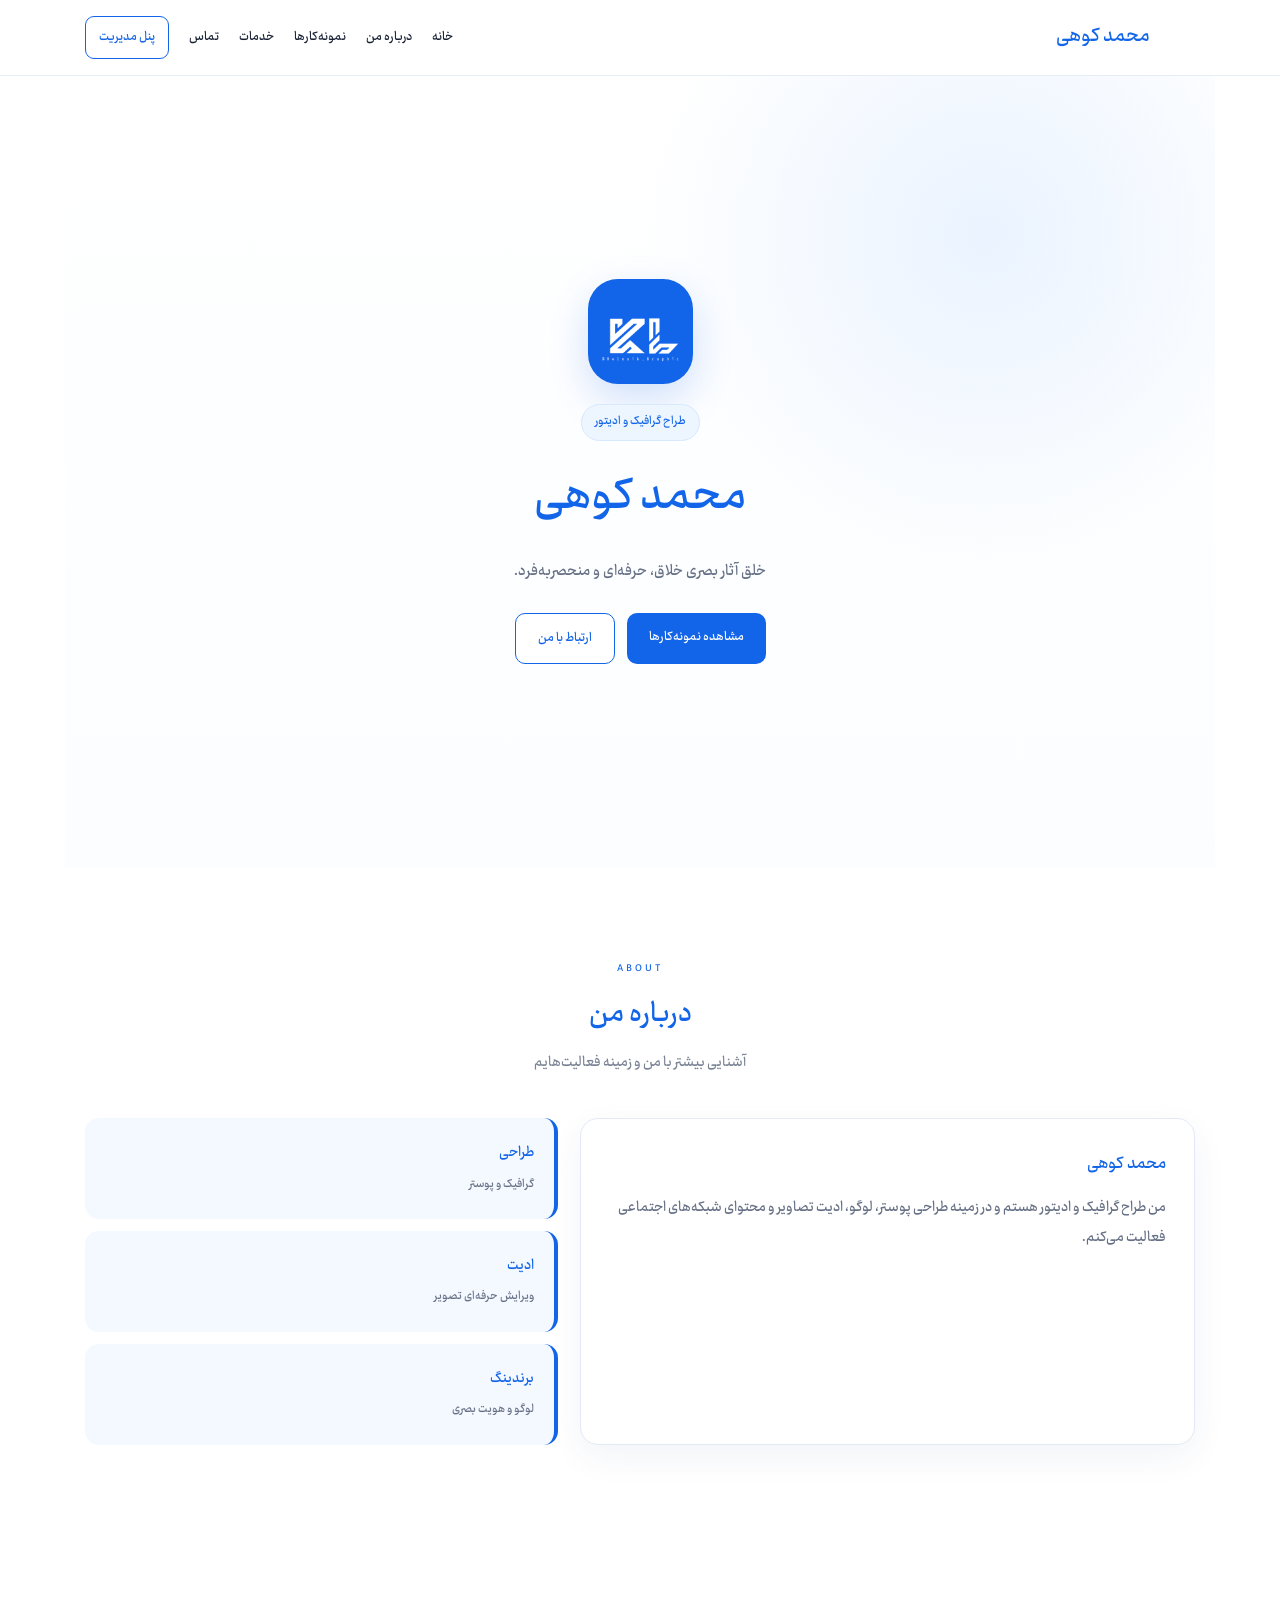
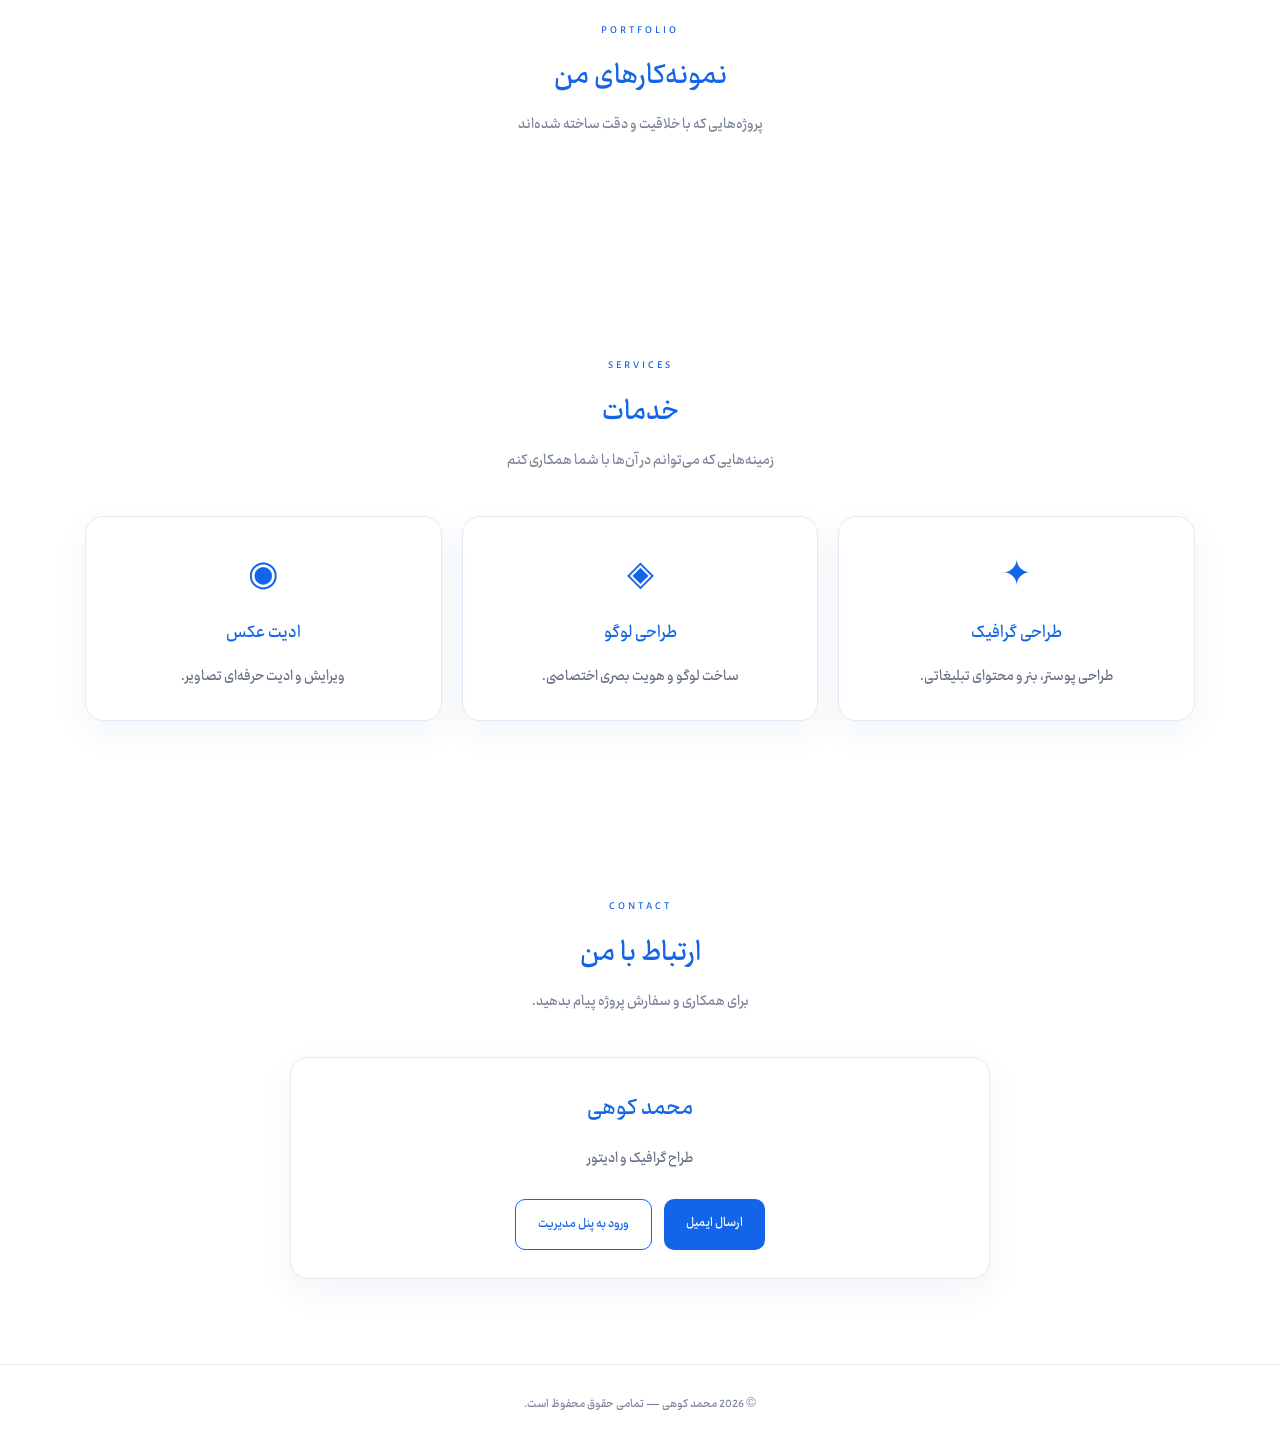
==== commit acf26290: "Update index.html" ====
--- a/index.html
+++ b/index.html
@@ -6,12 +6,12 @@
 <title id="siteTitle">محمد کوهی | نمونه‌کارها</title>
 <style>
 @font-face {
-  font-family: 'Pinar';
-  src: url('fonts/Pinar-Regular-Exfont78f0.otf') format('opentype');
-  font-weight: normal;
+  font-family: 'Ray_Bold';
+  src: url('fonts/Ray_Bold.ttf') format('truetype');
+  font-weight: bold;
   font-style: normal;
 }
-*{box-sizing:border-box;margin:0;padding:0}html{scroll-behavior:smooth}body{font-family:'Pinar',Tahoma,Arial,sans-serif;background:#fff;color:#172033;line-height:1.9}a{text-decoration:none;color:inherit}.nav{max-width:1150px;margin:auto;padding:16px 20px;display:flex;align-items:center;justify-content:space-between}.brand{font-size:22px;font-weight:900;color:#1264e8;display:flex;align-items:center;gap:10px}.brand img{height:35px;width:35px;border-radius:8px;object-fit:cover}.nav-links{display:flex;gap:20px;align-items:center;font-size:14px}.nav-links a:hover{color:#1264e8}.admin-link{border:1px solid #1264e8;color:#1264e8;padding:7px 13px;border-radius:9px}header{position:sticky;top:0;z-index:10;background:rgba(255,255,255,.94);border-bottom:1px solid #e7edf7;backdrop-filter:blur(12px)}.hero{min-height:88vh;display:flex;align-items:center;justify-content:center;text-align:center;padding:80px 20px;background:radial-gradient(circle at 80% 20%,#eaf3ff 0,transparent 30%),linear-gradient(#fff,#fbfdff)}.hero-content{max-width:800px}.avatar{width:105px;height:105px;margin:0 auto 20px;border-radius:30px;display:grid;place-items:center;background:#1264e8;color:#fff;font-size:28px;font-weight:900;box-shadow:0 15px 40px rgba(18,100,232,.2);overflow:hidden}.avatar img{width:100%;height:100%;object-fit:cover}.badge{display:inline-block;color:#1264e8;background:#edf5ff;border:1px solid #d7e8ff;padding:5px 13px;border-radius:50px;font-size:13px}.hero h1{font-size:50px;color:#1264e8;margin:10px 0}.hero p{color:#667085;font-size:17px;max-width:650px;margin:auto}.buttons{display:flex;justify-content:center;gap:12px;flex-wrap:wrap;margin-top:25px}.btn{border:0;cursor:pointer;display:inline-block;padding:11px 22px;border-radius:10px;font-weight:bold;font-size:14px;transition:.2s}.primary{background:#1264e8;color:#fff}.primary:hover{background:#0b4fbe;transform:translateY(-2px)}.secondary{border:1px solid #1264e8;color:#1264e8;background:#fff}.secondary:hover{background:#1264e8;color:#fff}section{max-width:1150px;margin:auto;padding:85px 20px}.section-title{text-align:center;margin-bottom:40px}.section-title span{color:#1264e8;font-size:11px;font-weight:bold;letter-spacing:3px}.section-title h2{font-size:31px;color:#1264e8;margin:3px 0}.section-title p{color:#7b8495}.about-grid{display:grid;grid-template-columns:1.3fr 1fr;gap:22px}.card{background:#fff;border:1px solid #e2eaf5;border-radius:18px;padding:28px;box-shadow:0 12px 35px rgba(20,70,130,.06)}.card h3,.card h2{color:#1264e8;margin-bottom:10px}.card p{color:#667085}.stats{display:grid;grid-template-columns:1fr;gap:12px}.stat{padding:20px;border-radius:14px;background:#f4f8ff;border-right:4px solid #1264e8}.stat b{display:block;color:#1264e8}.stat span{font-size:13px;color:#667085}.portfolio{display:grid;grid-template-columns:repeat(3,1fr);gap:20px}.project{overflow:hidden;border-radius:16px;border:1px solid #e2eaf5;background:#fff;box-shadow:0 8px 25px rgba(20,60,120,.07);transition:.2s}.project:hover{transform:translateY(-5px)}.project img{width:100%;height:230px;object-fit:cover;display:block}.project-info{padding:16px}.project-info h3{color:#1264e8}.project-info p{font-size:13px}.services{display:grid;grid-template-columns:repeat(3,1fr);gap:20px}.service{text-align:center}.icon{font-size:35px;color:#1264e8;margin-bottom:5px}.contact{text-align:center;max-width:700px;margin:auto}.contact h3{font-size:25px}footer{text-align:center;padding:28px;border-top:1px solid #e7edf7;color:#7b8495;font-size:13px}.admin-main{max-width:1150px;margin:auto}.hidden{display:none!important}.admin-login{max-width:500px;margin:70px auto}.admin-login form,.card form{display:grid;gap:14px}.admin-login input,.card input,.card textarea{width:100%;padding:12px;border:1px solid #dbe4f0;border-radius:10px;outline:none;font:inherit;background:#fff}.admin-login input:focus,.card input:focus,.card textarea:focus{border-color:#1264e8;box-shadow:0 0 0 3px #eaf3ff}label{font-size:13px;color:#344054}label input,label textarea{display:block;margin-top:5px}.full{width:100%}.error{color:#d92d20!important;font-size:13px}.admin-top{display:flex;justify-content:space-between;align-items:center;margin:45px 20px 20px}.admin-top h1{color:#1264e8}.admin-top p{color:#667085}.admin-grid{display:grid;grid-template-columns:1fr 1fr;gap:20px}.form-actions{display:flex;gap:10px}.projects-admin{margin-top:20px}.admin-project{display:flex;gap:15px;align-items:center;padding:12px 0;border-bottom:1px solid #edf1f7}.admin-project:last-child{border-bottom:0}.admin-project img{width:90px;height:65px;object-fit:cover;border-radius:9px}.admin-project-info{flex:1}.admin-project-info b{color:#1264e8}.admin-project-actions{display:flex;gap:7px}.mini{padding:7px 11px;font-size:12px}.danger{border-color:#d92d20;color:#d92d20}.note{margin:20px;padding:15px;border-radius:12px;background:#fff8e8;border:1px solid #ffe3a3;color:#7a5b00;font-size:13px}@media(max-width:800px){.nav-links{display:none}.hero h1{font-size:38px}.about-grid,.admin-grid{grid-template-columns:1fr}.portfolio,.services{grid-template-columns:1fr}.admin-top{margin-top:30px}.admin-project{align-items:flex-start;flex-wrap:wrap}.admin-project-actions{width:100%}section{padding:65px 18px}}
+*{box-sizing:border-box;margin:0;padding:0}html{scroll-behavior:smooth}body{font-family:'Ray_Bold',Tahoma,Arial,sans-serif;background:#fff;color:#172033;line-height:1.9}a{text-decoration:none;color:inherit}.nav{max-width:1150px;margin:auto;padding:16px 20px;display:flex;align-items:center;justify-content:space-between}.brand{font-size:22px;font-weight:900;color:#1264e8;display:flex;align-items:center;gap:10px}.brand img{height:35px;width:35px;border-radius:8px;object-fit:cover}.nav-links{display:flex;gap:20px;align-items:center;font-size:14px}.nav-links a:hover{color:#1264e8}.admin-link{border:1px solid #1264e8;color:#1264e8;padding:7px 13px;border-radius:9px}header{position:sticky;top:0;z-index:10;background:rgba(255,255,255,.94);border-bottom:1px solid #e7edf7;backdrop-filter:blur(12px)}.hero{min-height:88vh;display:flex;align-items:center;justify-content:center;text-align:center;padding:80px 20px;background:radial-gradient(circle at 80% 20%,#eaf3ff 0,transparent 30%),linear-gradient(#fff,#fbfdff)}.hero-content{max-width:800px}.avatar{width:105px;height:105px;margin:0 auto 20px;border-radius:30px;display:grid;place-items:center;background:#1264e8;color:#fff;font-size:28px;font-weight:900;box-shadow:0 15px 40px rgba(18,100,232,.2);overflow:hidden}.avatar img{width:100%;height:100%;object-fit:cover}.badge{display:inline-block;color:#1264e8;background:#edf5ff;border:1px solid #d7e8ff;padding:5px 13px;border-radius:50px;font-size:13px}.hero h1{font-size:50px;color:#1264e8;margin:10px 0}.hero p{color:#667085;font-size:17px;max-width:650px;margin:auto}.buttons{display:flex;justify-content:center;gap:12px;flex-wrap:wrap;margin-top:25px}.btn{border:0;cursor:pointer;display:inline-block;padding:11px 22px;border-radius:10px;font-weight:bold;font-size:14px;transition:.2s}.primary{background:#1264e8;color:#fff}.primary:hover{background:#0b4fbe;transform:translateY(-2px)}.secondary{border:1px solid #1264e8;color:#1264e8;background:#fff}.secondary:hover{background:#1264e8;color:#fff}section{max-width:1150px;margin:auto;padding:85px 20px}.section-title{text-align:center;margin-bottom:40px}.section-title span{color:#1264e8;font-size:11px;font-weight:bold;letter-spacing:3px}.section-title h2{font-size:31px;color:#1264e8;margin:3px 0}.section-title p{color:#7b8495}.about-grid{display:grid;grid-template-columns:1.3fr 1fr;gap:22px}.card{background:#fff;border:1px solid #e2eaf5;border-radius:18px;padding:28px;box-shadow:0 12px 35px rgba(20,70,130,.06)}.card h3,.card h2{color:#1264e8;margin-bottom:10px}.card p{color:#667085}.stats{display:grid;grid-template-columns:1fr;gap:12px}.stat{padding:20px;border-radius:14px;background:#f4f8ff;border-right:4px solid #1264e8}.stat b{display:block;color:#1264e8}.stat span{font-size:13px;color:#667085}.portfolio{display:grid;grid-template-columns:repeat(3,1fr);gap:20px}.project{overflow:hidden;border-radius:16px;border:1px solid #e2eaf5;background:#fff;box-shadow:0 8px 25px rgba(20,60,120,.07);transition:.2s}.project:hover{transform:translateY(-5px)}.project img{width:100%;height:230px;object-fit:cover;display:block}.project-info{padding:16px}.project-info h3{color:#1264e8}.project-info p{font-size:13px}.services{display:grid;grid-template-columns:repeat(3,1fr);gap:20px}.service{text-align:center}.icon{font-size:35px;color:#1264e8;margin-bottom:5px}.contact{text-align:center;max-width:700px;margin:auto}.contact h3{font-size:25px}footer{text-align:center;padding:28px;border-top:1px solid #e7edf7;color:#7b8495;font-size:13px}.admin-main{max-width:1150px;margin:auto}.hidden{display:none!important}.admin-login{max-width:500px;margin:70px auto}.admin-login form,.card form{display:grid;gap:14px}.admin-login input,.card input,.card textarea{width:100%;padding:12px;border:1px solid #dbe4f0;border-radius:10px;outline:none;font:inherit;background:#fff}.admin-login input:focus,.card input:focus,.card textarea:focus{border-color:#1264e8;box-shadow:0 0 0 3px #eaf3ff}label{font-size:13px;color:#344054}label input,label textarea{display:block;margin-top:5px}.full{width:100%}.error{color:#d92d20!important;font-size:13px}.admin-top{display:flex;justify-content:space-between;align-items:center;margin:45px 20px 20px}.admin-top h1{color:#1264e8}.admin-top p{color:#667085}.admin-grid{display:grid;grid-template-columns:1fr 1fr;gap:20px}.form-actions{display:flex;gap:10px}.projects-admin{margin-top:20px}.admin-project{display:flex;gap:15px;align-items:center;padding:12px 0;border-bottom:1px solid #edf1f7}.admin-project:last-child{border-bottom:0}.admin-project img{width:90px;height:65px;object-fit:cover;border-radius:9px}.admin-project-info{flex:1}.admin-project-info b{color:#1264e8}.admin-project-actions{display:flex;gap:7px}.mini{padding:7px 11px;font-size:12px}.danger{border-color:#d92d20;color:#d92d20}.note{margin:20px;padding:15px;border-radius:12px;background:#fff8e8;border:1px solid #ffe3a3;color:#7a5b00;font-size:13px}@media(max-width:800px){.nav-links{display:none}.hero h1{font-size:38px}.about-grid,.admin-grid{grid-template-columns:1fr}.portfolio,.services{grid-template-columns:1fr}.admin-top{margin-top:30px}.admin-project{align-items:flex-start;flex-wrap:wrap}.admin-project-actions{width:100%}section{padding:65px 18px}}
 </style>
 </head>
 <body>
@@ -153,3 +153,4 @@
 </script>
 </body>
 </html>
+ 
